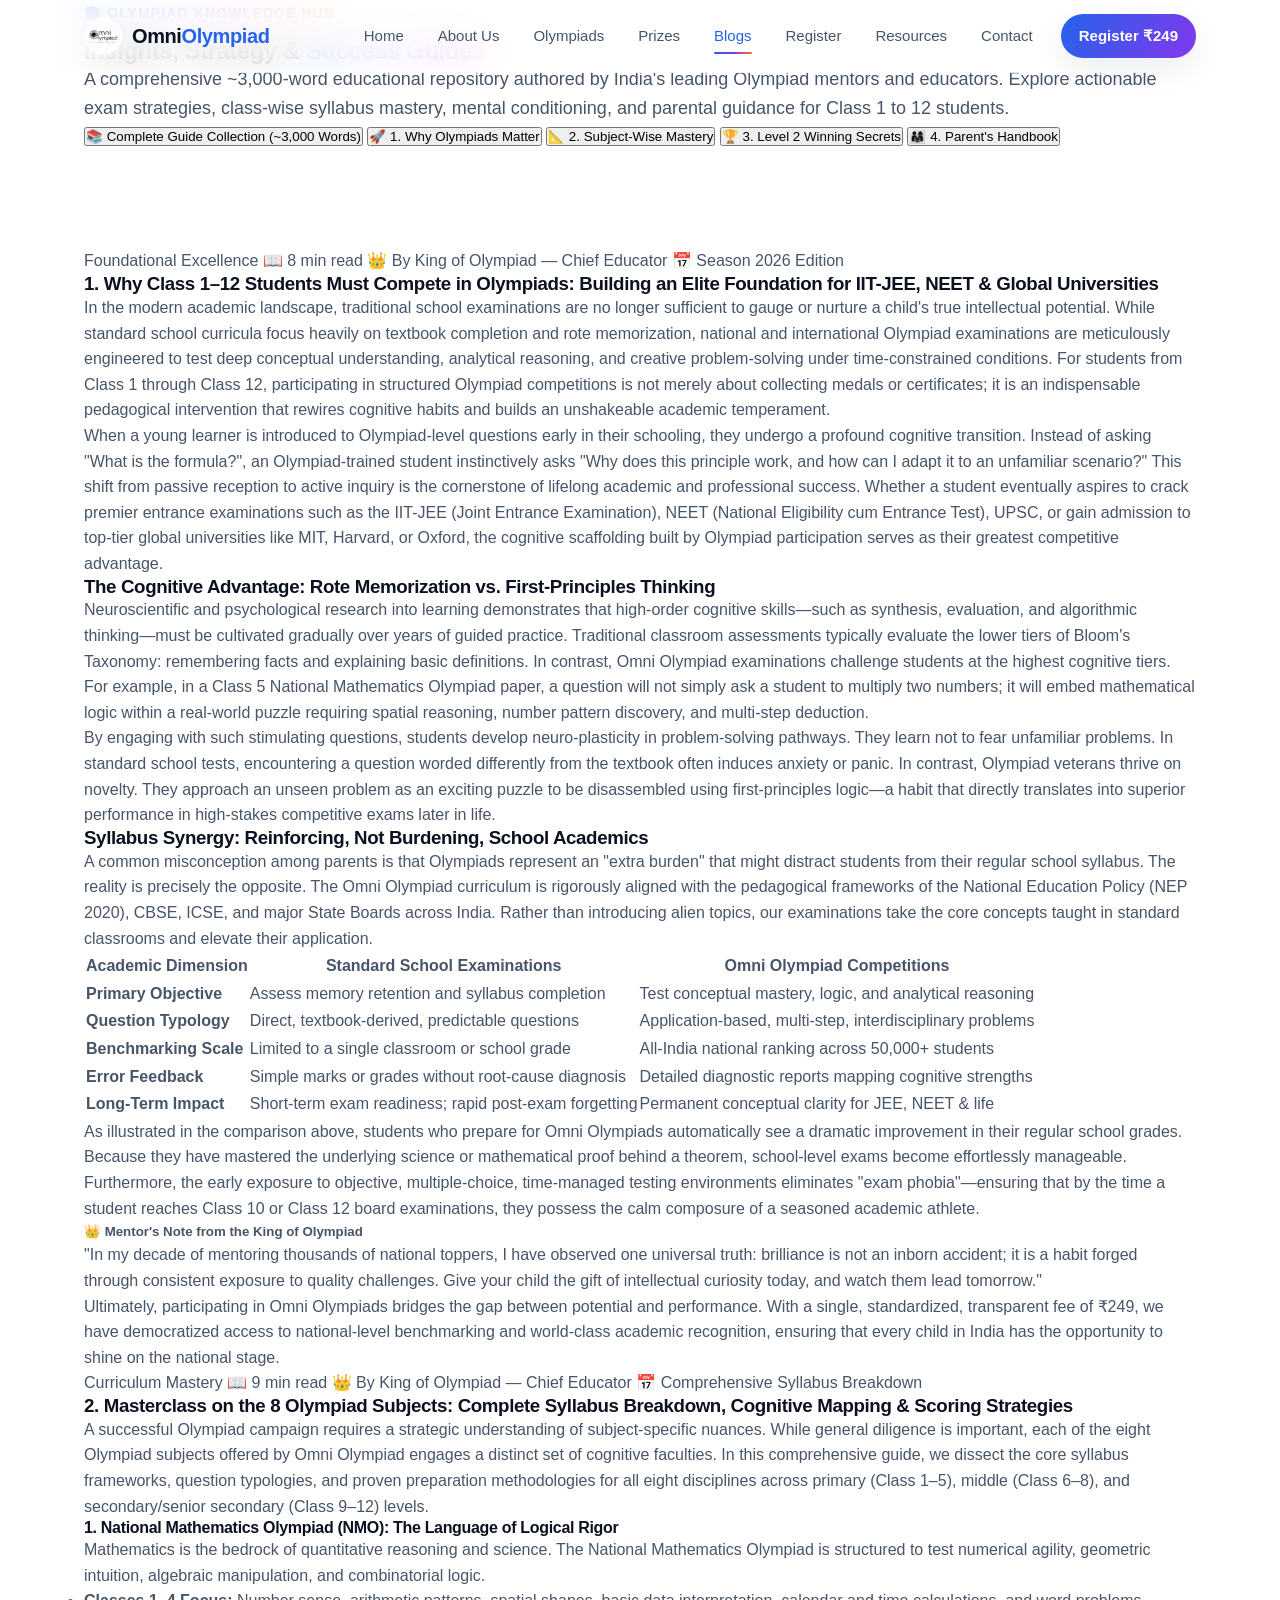
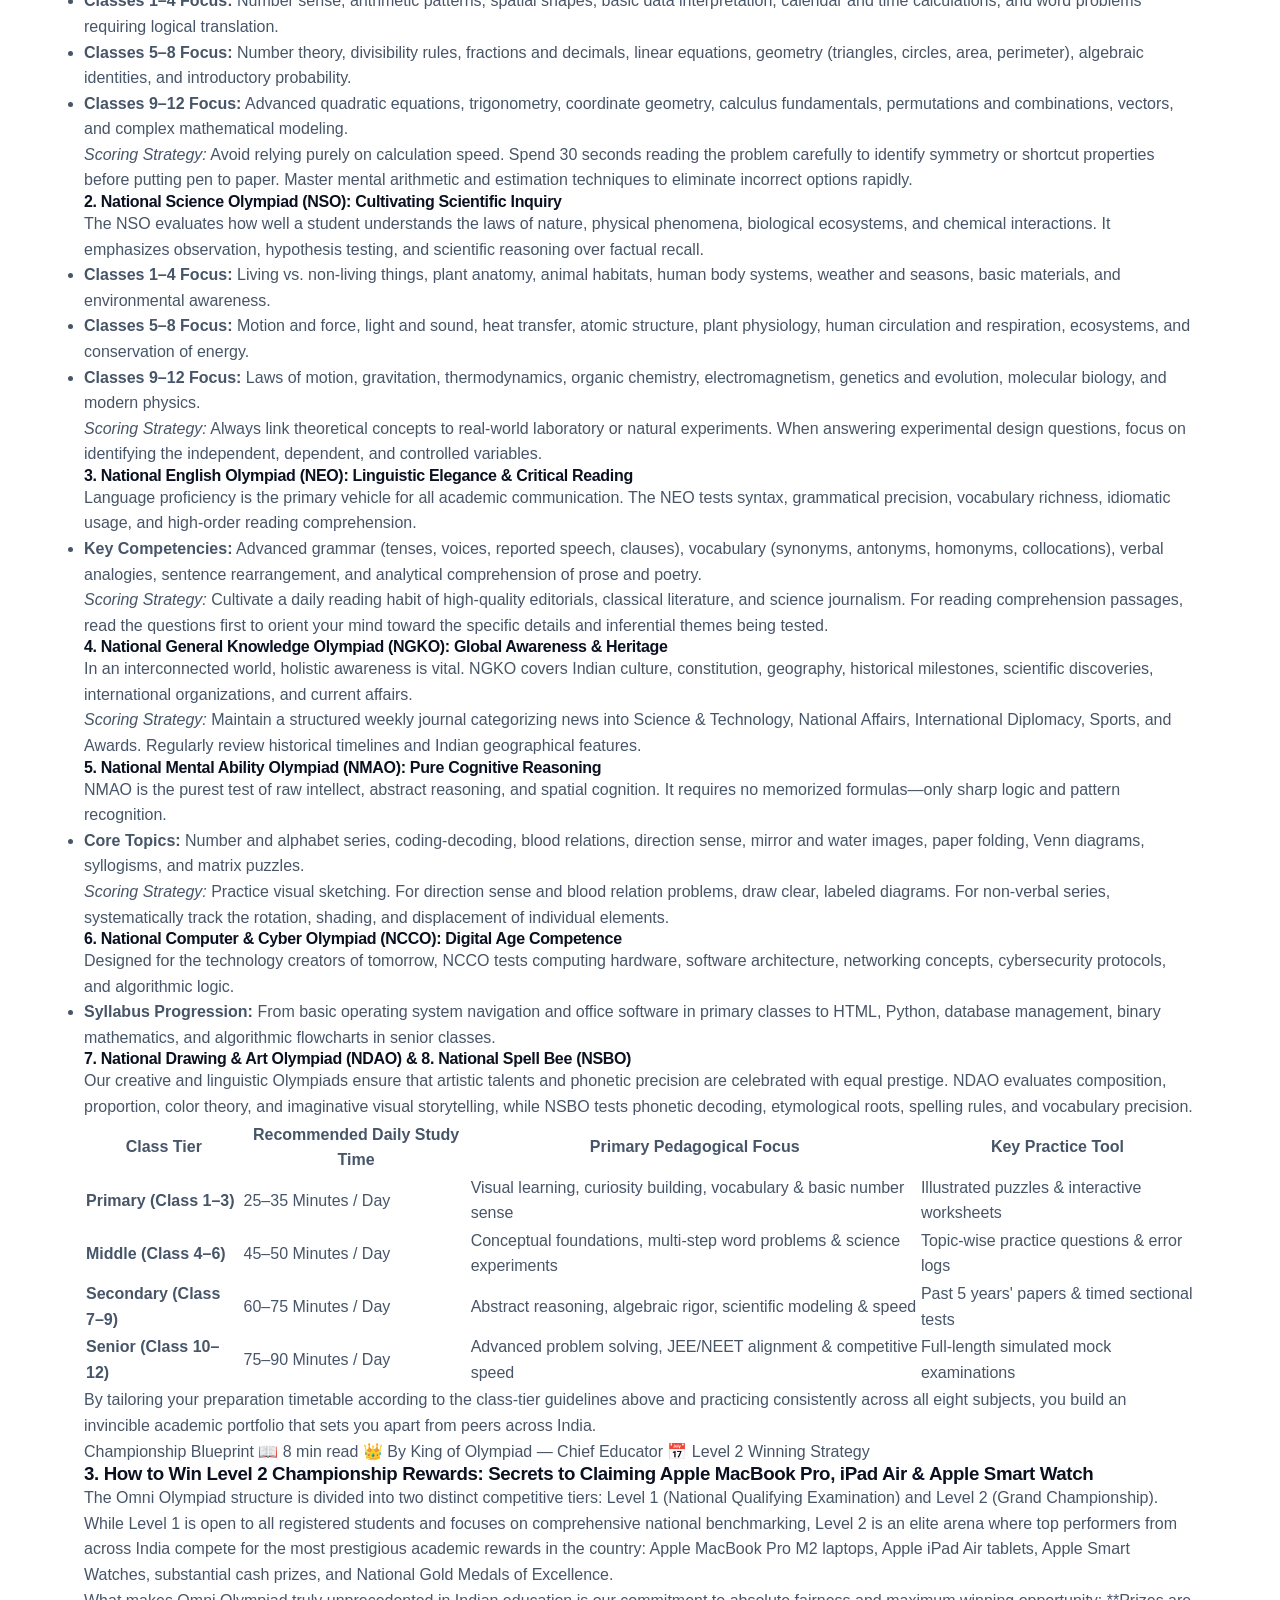
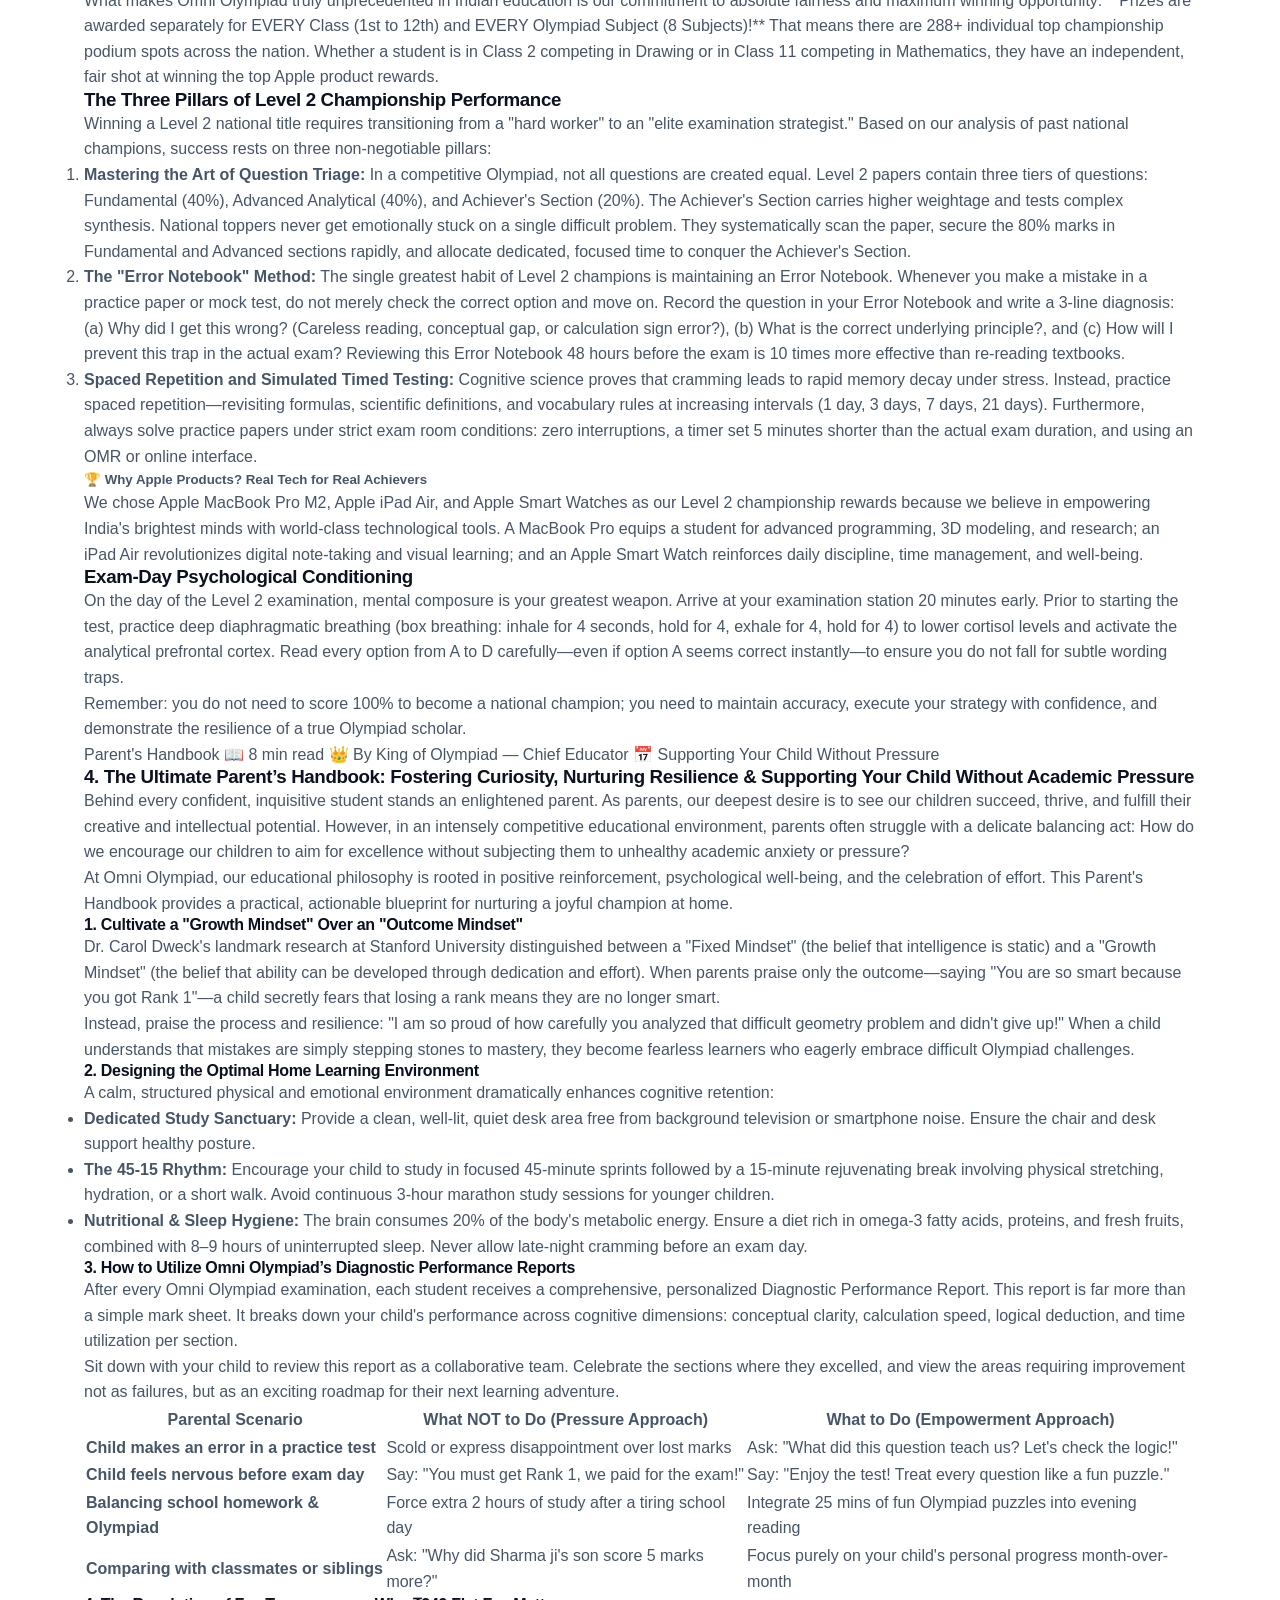
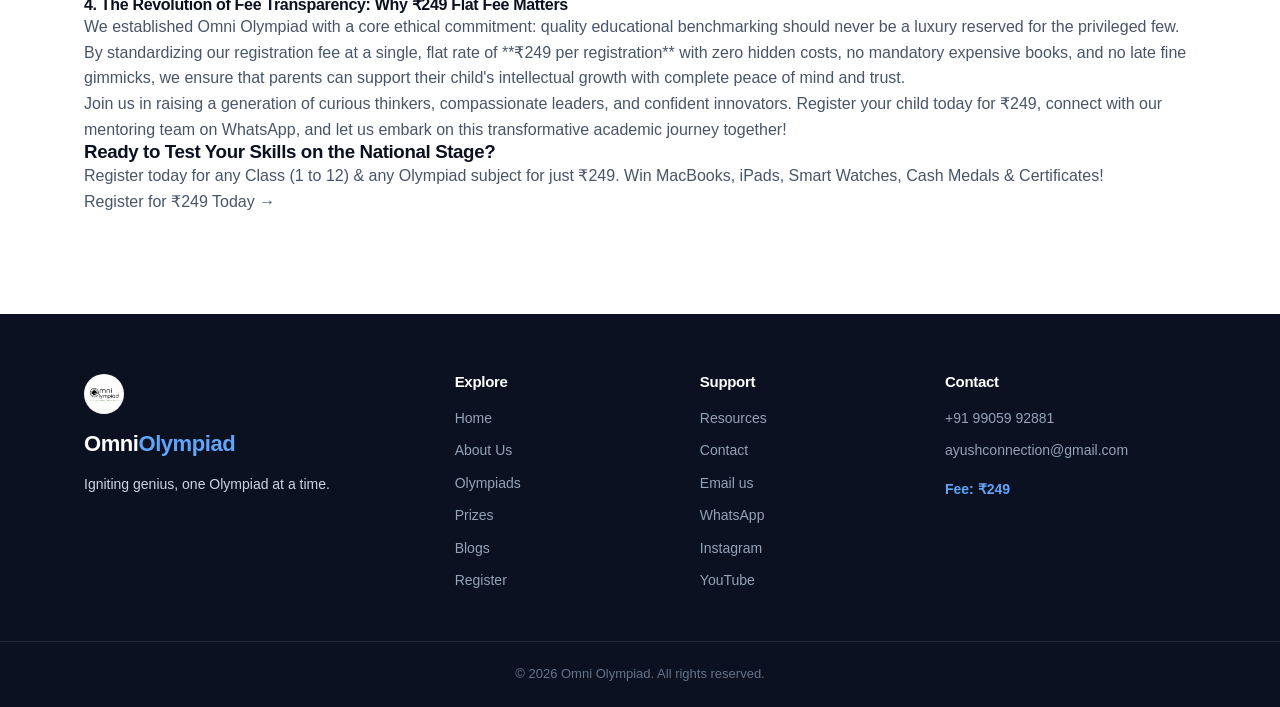
==== blogs.html @ 9a8d94c9 "Add files via upload" ====
<!DOCTYPE html>
<html lang="en">

<head>
  <meta charset="UTF-8" />
  <meta name="viewport" content="width=device-width, initial-scale=1.0" />
  <title>Omni Olympiad — ~3,000-Word Olympiad Knowledge Hub &amp; Success Guides</title>
  <meta name="description"
    content="Comprehensive ~3,000-word educational repository by India's leading Olympiad mentors. Exam strategies, class-wise syllabus breakdown, and parental guidance for Class 1 to 12 students." />
  <link rel="icon" type="image/jpeg" href="assets/logo.jpg" />

  <!-- Fonts -->
  <link rel="preconnect" href="https://fonts.googleapis.com" />
  <link rel="preconnect" href="https://fonts.gstatic.com" crossorigin />
  <link
    href="https://fonts.googleapis.com/css2?family=Inter:wght@400;500;600;700;800&family=Outfit:wght@600;700;800;900&family=Plus+Jakarta+Sans:wght@700;800&display=swap"
    rel="stylesheet" />

  <!-- Main Stylesheet -->
  <link rel="stylesheet" href="css/style.css" />
</head>

<body>
  <!-- ============ NAVBAR ============ -->
  <header class="navbar" id="navbar">
    <div class="container nav-inner">
      <a href="index.html#home" class="brand">
        <img src="assets/logo.jpg" alt="Omni Olympiad Logo" class="brand-logo" />
        <span class="brand-text">Omni<span class="brand-accent">Olympiad</span></span>
      </a>

      <nav class="nav-links" id="navLinks">
        <a href="index.html#home" class="nav-item">Home</a>
        <a href="index.html#about-us" class="nav-item">About Us</a>
        <a href="index.html#olympiads" class="nav-item">Olympiads</a>
        <a href="index.html#prizes" class="nav-item">Prizes</a>
        <a href="blogs.html" class="nav-item active">Blogs</a>
        <a href="index.html#register" class="nav-item">Register</a>
        <a href="index.html#resources" class="nav-item">Resources</a>
        <a href="index.html#contact" class="nav-item">Contact</a>
        <a href="https://wa.me/919905992881?text=Hi%20Omni%20Olympiad!%20I%20want%20to%20register%20for%20the%20Olympiad%20(%E2%82%B9249)."
          target="_blank" rel="noopener" class="nav-cta">Register ₹249</a>
      </nav>

      <button class="hamburger" id="hamburger" aria-label="Menu" aria-expanded="false">
        <span></span><span></span><span></span>
      </button>
    </div>
  </header>

  <!-- ============ HERO BANNER ============ -->
  <section class="blog-page-hero">
    <div class="container">
      <span class="eyebrow">📚 Olympiad Knowledge Hub</span>
      <h1>Insights, Strategy &amp; <span class="gradient-text">Success Guides</span></h1>
      <p class="section-lead">
        A comprehensive ~3,000-word educational repository authored by India's leading Olympiad mentors and educators.
        Explore actionable exam strategies, class-wise syllabus mastery, mental conditioning, and parental guidance for Class 1 to 12 students.
      </p>

      <div class="blog-nav-bar">
        <button class="blog-nav-btn active" data-target="all">📚 Complete Guide Collection (~3,000 Words)</button>
        <button class="blog-nav-btn" data-target="art-1">🚀 1. Why Olympiads Matter</button>
        <button class="blog-nav-btn" data-target="art-2">📐 2. Subject-Wise Mastery</button>
        <button class="blog-nav-btn" data-target="art-3">🏆 3. Level 2 Winning Secrets</button>
        <button class="blog-nav-btn" data-target="art-4">👨‍👩‍👧 4. Parent's Handbook</button>
      </div>
    </div>
  </section>

  <!-- ============ MAIN BLOG ARTICLES (~3,000 WORDS) ============ -->
  <section class="section section-blogs" style="border-top:none;">
    <div class="container">
      <div class="blog-articles-wrap" id="blogArticlesWrap">
        <!-- ==================== ARTICLE 1 ==================== -->
        <article class="blog-article-card" id="art-1">
          <div class="blog-meta-row">
            <span class="blog-badge">Foundational Excellence</span>
            <span>📖 8 min read</span>
            <span class="blog-author">👑 By King of Olympiad — Chief Educator</span>
            <span>📅 Season 2026 Edition</span>
          </div>
          <h3 class="blog-title">1. Why Class 1–12 Students Must Compete in Olympiads: Building an Elite Foundation for IIT-JEE, NEET &amp; Global Universities</h3>
          <div class="blog-content">
            <p>
              In the modern academic landscape, traditional school examinations are no longer sufficient to gauge or nurture a child's true intellectual potential. While standard school curricula focus heavily on textbook completion and rote memorization, national and international Olympiad examinations are meticulously engineered to test deep conceptual understanding, analytical reasoning, and creative problem-solving under time-constrained conditions. For students from Class 1 through Class 12, participating in structured Olympiad competitions is not merely about collecting medals or certificates; it is an indispensable pedagogical intervention that rewires cognitive habits and builds an unshakeable academic temperament.
            </p>
            <p>
              When a young learner is introduced to Olympiad-level questions early in their schooling, they undergo a profound cognitive transition. Instead of asking "What is the formula?", an Olympiad-trained student instinctively asks "Why does this principle work, and how can I adapt it to an unfamiliar scenario?" This shift from passive reception to active inquiry is the cornerstone of lifelong academic and professional success. Whether a student eventually aspires to crack premier entrance examinations such as the IIT-JEE (Joint Entrance Examination), NEET (National Eligibility cum Entrance Test), UPSC, or gain admission to top-tier global universities like MIT, Harvard, or Oxford, the cognitive scaffolding built by Olympiad participation serves as their greatest competitive advantage.
            </p>
            <h3>The Cognitive Advantage: Rote Memorization vs. First-Principles Thinking</h3>
            <p>
              Neuroscientific and psychological research into learning demonstrates that high-order cognitive skills—such as synthesis, evaluation, and algorithmic thinking—must be cultivated gradually over years of guided practice. Traditional classroom assessments typically evaluate the lower tiers of Bloom's Taxonomy: remembering facts and explaining basic definitions. In contrast, Omni Olympiad examinations challenge students at the highest cognitive tiers. For example, in a Class 5 National Mathematics Olympiad paper, a question will not simply ask a student to multiply two numbers; it will embed mathematical logic within a real-world puzzle requiring spatial reasoning, number pattern discovery, and multi-step deduction.
            </p>
            <p>
              By engaging with such stimulating questions, students develop neuro-plasticity in problem-solving pathways. They learn not to fear unfamiliar problems. In standard school tests, encountering a question worded differently from the textbook often induces anxiety or panic. In contrast, Olympiad veterans thrive on novelty. They approach an unseen problem as an exciting puzzle to be disassembled using first-principles logic—a habit that directly translates into superior performance in high-stakes competitive exams later in life.
            </p>
            <h3>Syllabus Synergy: Reinforcing, Not Burdening, School Academics</h3>
            <p>
              A common misconception among parents is that Olympiads represent an "extra burden" that might distract students from their regular school syllabus. The reality is precisely the opposite. The Omni Olympiad curriculum is rigorously aligned with the pedagogical frameworks of the National Education Policy (NEP 2020), CBSE, ICSE, and major State Boards across India. Rather than introducing alien topics, our examinations take the core concepts taught in standard classrooms and elevate their application.
            </p>
            <div class="blog-table-wrap">
              <table class="blog-table">
                <thead>
                  <tr>
                    <th>Academic Dimension</th>
                    <th>Standard School Examinations</th>
                    <th>Omni Olympiad Competitions</th>
                  </tr>
                </thead>
                <tbody>
                  <tr>
                    <td><strong>Primary Objective</strong></td>
                    <td>Assess memory retention and syllabus completion</td>
                    <td>Test conceptual mastery, logic, and analytical reasoning</td>
                  </tr>
                  <tr>
                    <td><strong>Question Typology</strong></td>
                    <td>Direct, textbook-derived, predictable questions</td>
                    <td>Application-based, multi-step, interdisciplinary problems</td>
                  </tr>
                  <tr>
                    <td><strong>Benchmarking Scale</strong></td>
                    <td>Limited to a single classroom or school grade</td>
                    <td>All-India national ranking across 50,000+ students</td>
                  </tr>
                  <tr>
                    <td><strong>Error Feedback</strong></td>
                    <td>Simple marks or grades without root-cause diagnosis</td>
                    <td>Detailed diagnostic reports mapping cognitive strengths</td>
                  </tr>
                  <tr>
                    <td><strong>Long-Term Impact</strong></td>
                    <td>Short-term exam readiness; rapid post-exam forgetting</td>
                    <td>Permanent conceptual clarity for JEE, NEET &amp; life</td>
                  </tr>
                </tbody>
              </table>
            </div>
            <p>
              As illustrated in the comparison above, students who prepare for Omni Olympiads automatically see a dramatic improvement in their regular school grades. Because they have mastered the underlying science or mathematical proof behind a theorem, school-level exams become effortlessly manageable. Furthermore, the early exposure to objective, multiple-choice, time-managed testing environments eliminates "exam phobia"—ensuring that by the time a student reaches Class 10 or Class 12 board examinations, they possess the calm composure of a seasoned academic athlete.
            </p>
            <div class="blog-tip-box">
              <h5>👑 Mentor's Note from the King of Olympiad</h5>
              <p>
                "In my decade of mentoring thousands of national toppers, I have observed one universal truth: brilliance is not an inborn accident; it is a habit forged through consistent exposure to quality challenges. Give your child the gift of intellectual curiosity today, and watch them lead tomorrow."
              </p>
            </div>
            <p>
              Ultimately, participating in Omni Olympiads bridges the gap between potential and performance. With a single, standardized, transparent fee of ₹249, we have democratized access to national-level benchmarking and world-class academic recognition, ensuring that every child in India has the opportunity to shine on the national stage.
            </p>
          </div>
        </article>

        <!-- ==================== ARTICLE 2 ==================== -->
        <article class="blog-article-card" id="art-2">
          <div class="blog-meta-row">
            <span class="blog-badge">Curriculum Mastery</span>
            <span>📖 9 min read</span>
            <span class="blog-author">👑 By King of Olympiad — Chief Educator</span>
            <span>📅 Comprehensive Syllabus Breakdown</span>
          </div>
          <h3 class="blog-title">2. Masterclass on the 8 Olympiad Subjects: Complete Syllabus Breakdown, Cognitive Mapping &amp; Scoring Strategies</h3>
          <div class="blog-content">
            <p>
              A successful Olympiad campaign requires a strategic understanding of subject-specific nuances. While general diligence is important, each of the eight Olympiad subjects offered by Omni Olympiad engages a distinct set of cognitive faculties. In this comprehensive guide, we dissect the core syllabus frameworks, question typologies, and proven preparation methodologies for all eight disciplines across primary (Class 1–5), middle (Class 6–8), and secondary/senior secondary (Class 9–12) levels.
            </p>

            <h4>1. National Mathematics Olympiad (NMO): The Language of Logical Rigor</h4>
            <p>
              Mathematics is the bedrock of quantitative reasoning and science. The National Mathematics Olympiad is structured to test numerical agility, geometric intuition, algebraic manipulation, and combinatorial logic.
            </p>
            <ul>
              <li><strong>Classes 1–4 Focus:</strong> Number sense, arithmetic patterns, spatial shapes, basic data interpretation, calendar and time calculations, and word problems requiring logical translation.</li>
              <li><strong>Classes 5–8 Focus:</strong> Number theory, divisibility rules, fractions and decimals, linear equations, geometry (triangles, circles, area, perimeter), algebraic identities, and introductory probability.</li>
              <li><strong>Classes 9–12 Focus:</strong> Advanced quadratic equations, trigonometry, coordinate geometry, calculus fundamentals, permutations and combinations, vectors, and complex mathematical modeling.</li>
            </ul>
            <p>
              <em>Scoring Strategy:</em> Avoid relying purely on calculation speed. Spend 30 seconds reading the problem carefully to identify symmetry or shortcut properties before putting pen to paper. Master mental arithmetic and estimation techniques to eliminate incorrect options rapidly.
            </p>

            <h4>2. National Science Olympiad (NSO): Cultivating Scientific Inquiry</h4>
            <p>
              The NSO evaluates how well a student understands the laws of nature, physical phenomena, biological ecosystems, and chemical interactions. It emphasizes observation, hypothesis testing, and scientific reasoning over factual recall.
            </p>
            <ul>
              <li><strong>Classes 1–4 Focus:</strong> Living vs. non-living things, plant anatomy, animal habitats, human body systems, weather and seasons, basic materials, and environmental awareness.</li>
              <li><strong>Classes 5–8 Focus:</strong> Motion and force, light and sound, heat transfer, atomic structure, plant physiology, human circulation and respiration, ecosystems, and conservation of energy.</li>
              <li><strong>Classes 9–12 Focus:</strong> Laws of motion, gravitation, thermodynamics, organic chemistry, electromagnetism, genetics and evolution, molecular biology, and modern physics.</li>
            </ul>
            <p>
              <em>Scoring Strategy:</em> Always link theoretical concepts to real-world laboratory or natural experiments. When answering experimental design questions, focus on identifying the independent, dependent, and controlled variables.
            </p>

            <h4>3. National English Olympiad (NEO): Linguistic Elegance &amp; Critical Reading</h4>
            <p>
              Language proficiency is the primary vehicle for all academic communication. The NEO tests syntax, grammatical precision, vocabulary richness, idiomatic usage, and high-order reading comprehension.
            </p>
            <ul>
              <li><strong>Key Competencies:</strong> Advanced grammar (tenses, voices, reported speech, clauses), vocabulary (synonyms, antonyms, homonyms, collocations), verbal analogies, sentence rearrangement, and analytical comprehension of prose and poetry.</li>
            </ul>
            <p>
              <em>Scoring Strategy:</em> Cultivate a daily reading habit of high-quality editorials, classical literature, and science journalism. For reading comprehension passages, read the questions first to orient your mind toward the specific details and inferential themes being tested.
            </p>

            <h4>4. National General Knowledge Olympiad (NGKO): Global Awareness &amp; Heritage</h4>
            <p>
              In an interconnected world, holistic awareness is vital. NGKO covers Indian culture, constitution, geography, historical milestones, scientific discoveries, international organizations, and current affairs.
            </p>
            <p>
              <em>Scoring Strategy:</em> Maintain a structured weekly journal categorizing news into Science &amp; Technology, National Affairs, International Diplomacy, Sports, and Awards. Regularly review historical timelines and Indian geographical features.
            </p>

            <h4>5. National Mental Ability Olympiad (NMAO): Pure Cognitive Reasoning</h4>
            <p>
              NMAO is the purest test of raw intellect, abstract reasoning, and spatial cognition. It requires no memorized formulas—only sharp logic and pattern recognition.
            </p>
            <ul>
              <li><strong>Core Topics:</strong> Number and alphabet series, coding-decoding, blood relations, direction sense, mirror and water images, paper folding, Venn diagrams, syllogisms, and matrix puzzles.</li>
            </ul>
            <p>
              <em>Scoring Strategy:</em> Practice visual sketching. For direction sense and blood relation problems, draw clear, labeled diagrams. For non-verbal series, systematically track the rotation, shading, and displacement of individual elements.
            </p>

            <h4>6. National Computer &amp; Cyber Olympiad (NCCO): Digital Age Competence</h4>
            <p>
              Designed for the technology creators of tomorrow, NCCO tests computing hardware, software architecture, networking concepts, cybersecurity protocols, and algorithmic logic.
            </p>
            <ul>
              <li><strong>Syllabus Progression:</strong> From basic operating system navigation and office software in primary classes to HTML, Python, database management, binary mathematics, and algorithmic flowcharts in senior classes.</li>
            </ul>

            <h4>7. National Drawing &amp; Art Olympiad (NDAO) &amp; 8. National Spell Bee (NSBO)</h4>
            <p>
              Our creative and linguistic Olympiads ensure that artistic talents and phonetic precision are celebrated with equal prestige. NDAO evaluates composition, proportion, color theory, and imaginative visual storytelling, while NSBO tests phonetic decoding, etymological roots, spelling rules, and vocabulary precision.
            </p>

            <div class="blog-table-wrap">
              <table class="blog-table">
                <thead>
                  <tr>
                    <th>Class Tier</th>
                    <th>Recommended Daily Study Time</th>
                    <th>Primary Pedagogical Focus</th>
                    <th>Key Practice Tool</th>
                  </tr>
                </thead>
                <tbody>
                  <tr>
                    <td><strong>Primary (Class 1–3)</strong></td>
                    <td>25–35 Minutes / Day</td>
                    <td>Visual learning, curiosity building, vocabulary &amp; basic number sense</td>
                    <td>Illustrated puzzles &amp; interactive worksheets</td>
                  </tr>
                  <tr>
                    <td><strong>Middle (Class 4–6)</strong></td>
                    <td>45–50 Minutes / Day</td>
                    <td>Conceptual foundations, multi-step word problems &amp; science experiments</td>
                    <td>Topic-wise practice questions &amp; error logs</td>
                  </tr>
                  <tr>
                    <td><strong>Secondary (Class 7–9)</strong></td>
                    <td>60–75 Minutes / Day</td>
                    <td>Abstract reasoning, algebraic rigor, scientific modeling &amp; speed</td>
                    <td>Past 5 years' papers &amp; timed sectional tests</td>
                  </tr>
                  <tr>
                    <td><strong>Senior (Class 10–12)</strong></td>
                    <td>75–90 Minutes / Day</td>
                    <td>Advanced problem solving, JEE/NEET alignment &amp; competitive speed</td>
                    <td>Full-length simulated mock examinations</td>
                  </tr>
                </tbody>
              </table>
            </div>
            <p>
              By tailoring your preparation timetable according to the class-tier guidelines above and practicing consistently across all eight subjects, you build an invincible academic portfolio that sets you apart from peers across India.
            </p>
          </div>
        </article>

        <!-- ==================== ARTICLE 3 ==================== -->
        <article class="blog-article-card" id="art-3">
          <div class="blog-meta-row">
            <span class="blog-badge">Championship Blueprint</span>
            <span>📖 8 min read</span>
            <span class="blog-author">👑 By King of Olympiad — Chief Educator</span>
            <span>📅 Level 2 Winning Strategy</span>
          </div>
          <h3 class="blog-title">3. How to Win Level 2 Championship Rewards: Secrets to Claiming Apple MacBook Pro, iPad Air &amp; Apple Smart Watch</h3>
          <div class="blog-content">
            <p>
              The Omni Olympiad structure is divided into two distinct competitive tiers: Level 1 (National Qualifying Examination) and Level 2 (Grand Championship). While Level 1 is open to all registered students and focuses on comprehensive national benchmarking, Level 2 is an elite arena where top performers from across India compete for the most prestigious academic rewards in the country: Apple MacBook Pro M2 laptops, Apple iPad Air tablets, Apple Smart Watches, substantial cash prizes, and National Gold Medals of Excellence.
            </p>
            <p>
              What makes Omni Olympiad truly unprecedented in Indian education is our commitment to absolute fairness and maximum winning opportunity: **Prizes are awarded separately for EVERY Class (1st to 12th) and EVERY Olympiad Subject (8 Subjects)!** That means there are 288+ individual top championship podium spots across the nation. Whether a student is in Class 2 competing in Drawing or in Class 11 competing in Mathematics, they have an independent, fair shot at winning the top Apple product rewards.
            </p>

            <h3>The Three Pillars of Level 2 Championship Performance</h3>
            <p>
              Winning a Level 2 national title requires transitioning from a "hard worker" to an "elite examination strategist." Based on our analysis of past national champions, success rests on three non-negotiable pillars:
            </p>
            <ol>
              <li>
                <strong>Mastering the Art of Question Triage:</strong> In a competitive Olympiad, not all questions are created equal. Level 2 papers contain three tiers of questions: Fundamental (40%), Advanced Analytical (40%), and Achiever's Section (20%). The Achiever's Section carries higher weightage and tests complex synthesis. National toppers never get emotionally stuck on a single difficult problem. They systematically scan the paper, secure the 80% marks in Fundamental and Advanced sections rapidly, and allocate dedicated, focused time to conquer the Achiever's Section.
              </li>
              <li>
                <strong>The "Error Notebook" Method:</strong> The single greatest habit of Level 2 champions is maintaining an Error Notebook. Whenever you make a mistake in a practice paper or mock test, do not merely check the correct option and move on. Record the question in your Error Notebook and write a 3-line diagnosis: (a) Why did I get this wrong? (Careless reading, conceptual gap, or calculation sign error?), (b) What is the correct underlying principle?, and (c) How will I prevent this trap in the actual exam? Reviewing this Error Notebook 48 hours before the exam is 10 times more effective than re-reading textbooks.
              </li>
              <li>
                <strong>Spaced Repetition and Simulated Timed Testing:</strong> Cognitive science proves that cramming leads to rapid memory decay under stress. Instead, practice spaced repetition—revisiting formulas, scientific definitions, and vocabulary rules at increasing intervals (1 day, 3 days, 7 days, 21 days). Furthermore, always solve practice papers under strict exam room conditions: zero interruptions, a timer set 5 minutes shorter than the actual exam duration, and using an OMR or online interface.
              </li>
            </ol>

            <div class="blog-tip-box">
              <h5>🏆 Why Apple Products? Real Tech for Real Achievers</h5>
              <p>
                We chose Apple MacBook Pro M2, Apple iPad Air, and Apple Smart Watches as our Level 2 championship rewards because we believe in empowering India's brightest minds with world-class technological tools. A MacBook Pro equips a student for advanced programming, 3D modeling, and research; an iPad Air revolutionizes digital note-taking and visual learning; and an Apple Smart Watch reinforces daily discipline, time management, and well-being.
              </p>
            </div>

            <h3>Exam-Day Psychological Conditioning</h3>
            <p>
              On the day of the Level 2 examination, mental composure is your greatest weapon. Arrive at your examination station 20 minutes early. Prior to starting the test, practice deep diaphragmatic breathing (box breathing: inhale for 4 seconds, hold for 4, exhale for 4, hold for 4) to lower cortisol levels and activate the analytical prefrontal cortex. Read every option from A to D carefully—even if option A seems correct instantly—to ensure you do not fall for subtle wording traps.
            </p>
            <p>
              Remember: you do not need to score 100% to become a national champion; you need to maintain accuracy, execute your strategy with confidence, and demonstrate the resilience of a true Olympiad scholar.
            </p>
          </div>
        </article>

        <!-- ==================== ARTICLE 4 ==================== -->
        <article class="blog-article-card" id="art-4">
          <div class="blog-meta-row">
            <span class="blog-badge">Parent's Handbook</span>
            <span>📖 8 min read</span>
            <span class="blog-author">👑 By King of Olympiad — Chief Educator</span>
            <span>📅 Supporting Your Child Without Pressure</span>
          </div>
          <h3 class="blog-title">4. The Ultimate Parent’s Handbook: Fostering Curiosity, Nurturing Resilience &amp; Supporting Your Child Without Academic Pressure</h3>
          <div class="blog-content">
            <p>
              Behind every confident, inquisitive student stands an enlightened parent. As parents, our deepest desire is to see our children succeed, thrive, and fulfill their creative and intellectual potential. However, in an intensely competitive educational environment, parents often struggle with a delicate balancing act: How do we encourage our children to aim for excellence without subjecting them to unhealthy academic anxiety or pressure?
            </p>
            <p>
              At Omni Olympiad, our educational philosophy is rooted in positive reinforcement, psychological well-being, and the celebration of effort. This Parent's Handbook provides a practical, actionable blueprint for nurturing a joyful champion at home.
            </p>

            <h4>1. Cultivate a "Growth Mindset" Over an "Outcome Mindset"</h4>
            <p>
              Dr. Carol Dweck's landmark research at Stanford University distinguished between a "Fixed Mindset" (the belief that intelligence is static) and a "Growth Mindset" (the belief that ability can be developed through dedication and effort). When parents praise only the outcome—saying "You are so smart because you got Rank 1"—a child secretly fears that losing a rank means they are no longer smart.
            </p>
            <p>
              Instead, praise the process and resilience: "I am so proud of how carefully you analyzed that difficult geometry problem and didn't give up!" When a child understands that mistakes are simply stepping stones to mastery, they become fearless learners who eagerly embrace difficult Olympiad challenges.
            </p>

            <h4>2. Designing the Optimal Home Learning Environment</h4>
            <p>
              A calm, structured physical and emotional environment dramatically enhances cognitive retention:
            </p>
            <ul>
              <li><strong>Dedicated Study Sanctuary:</strong> Provide a clean, well-lit, quiet desk area free from background television or smartphone noise. Ensure the chair and desk support healthy posture.</li>
              <li><strong>The 45-15 Rhythm:</strong> Encourage your child to study in focused 45-minute sprints followed by a 15-minute rejuvenating break involving physical stretching, hydration, or a short walk. Avoid continuous 3-hour marathon study sessions for younger children.</li>
              <li><strong>Nutritional &amp; Sleep Hygiene:</strong> The brain consumes 20% of the body's metabolic energy. Ensure a diet rich in omega-3 fatty acids, proteins, and fresh fruits, combined with 8–9 hours of uninterrupted sleep. Never allow late-night cramming before an exam day.</li>
            </ul>

            <h4>3. How to Utilize Omni Olympiad’s Diagnostic Performance Reports</h4>
            <p>
              After every Omni Olympiad examination, each student receives a comprehensive, personalized Diagnostic Performance Report. This report is far more than a simple mark sheet. It breaks down your child's performance across cognitive dimensions: conceptual clarity, calculation speed, logical deduction, and time utilization per section.
            </p>
            <p>
              Sit down with your child to review this report as a collaborative team. Celebrate the sections where they excelled, and view the areas requiring improvement not as failures, but as an exciting roadmap for their next learning adventure.
            </p>

            <div class="blog-table-wrap">
              <table class="blog-table">
                <thead>
                  <tr>
                    <th>Parental Scenario</th>
                    <th>What NOT to Do (Pressure Approach)</th>
                    <th>What to Do (Empowerment Approach)</th>
                  </tr>
                </thead>
                <tbody>
                  <tr>
                    <td><strong>Child makes an error in a practice test</strong></td>
                    <td>Scold or express disappointment over lost marks</td>
                    <td>Ask: "What did this question teach us? Let's check the logic!"</td>
                  </tr>
                  <tr>
                    <td><strong>Child feels nervous before exam day</strong></td>
                    <td>Say: "You must get Rank 1, we paid for the exam!"</td>
                    <td>Say: "Enjoy the test! Treat every question like a fun puzzle."</td>
                  </tr>
                  <tr>
                    <td><strong>Balancing school homework &amp; Olympiad</strong></td>
                    <td>Force extra 2 hours of study after a tiring school day</td>
                    <td>Integrate 25 mins of fun Olympiad puzzles into evening reading</td>
                  </tr>
                  <tr>
                    <td><strong>Comparing with classmates or siblings</strong></td>
                    <td>Ask: "Why did Sharma ji's son score 5 marks more?"</td>
                    <td>Focus purely on your child's personal progress month-over-month</td>
                  </tr>
                </tbody>
              </table>
            </div>

            <h4>4. The Revolution of Fee Transparency: Why ₹249 Flat Fee Matters</h4>
            <p>
              We established Omni Olympiad with a core ethical commitment: quality educational benchmarking should never be a luxury reserved for the privileged few. By standardizing our registration fee at a single, flat rate of **₹249 per registration** with zero hidden costs, no mandatory expensive books, and no late fine gimmicks, we ensure that parents can support their child's intellectual growth with complete peace of mind and trust.
            </p>
            <p>
              Join us in raising a generation of curious thinkers, compassionate leaders, and confident innovators. Register your child today for ₹249, connect with our mentoring team on WhatsApp, and let us embark on this transformative academic journey together!
            </p>
          </div>
        </article>

        <!-- CTA Box -->
        <div class="blog-cta-box">
          <h3>Ready to Test Your Skills on the National Stage?</h3>
          <p>Register today for any Class (1 to 12) &amp; any Olympiad subject for just ₹249. Win MacBooks, iPads, Smart Watches, Cash Medals &amp; Certificates!</p>
          <a href="index.html#register" class="btn-white">Register for ₹249 Today →</a>
        </div>
      </div>
    </div>
  </section>

  <!-- ============ FOOTER ============ -->
  <footer class="footer">
    <div class="container footer-inner">
      <div class="footer-brand">
        <img src="assets/logo.jpg" alt="Omni Olympiad" class="footer-logo" />
        <span class="brand-text">Omni<span class="brand-accent">Olympiad</span></span>
        <p>Igniting genius, one Olympiad at a time.</p>
      </div>
      <div class="footer-col">
        <h4>Explore</h4>
        <a href="index.html#home">Home</a><a href="index.html#about-us">About Us</a>
        <a href="index.html#olympiads">Olympiads</a><a href="index.html#prizes">Prizes</a>
        <a href="blogs.html">Blogs</a><a href="index.html#register">Register</a>
      </div>
      <div class="footer-col">
        <h4>Support</h4>
        <a href="index.html#resources">Resources</a><a href="index.html#contact">Contact</a>
        <a href="mailto:ayushconnection@gmail.com">Email us</a>
        <a href="https://wa.me/919905992881?text=Hi%20Omni%20Olympiad!%20I%20want%20to%20register." target="_blank"
          rel="noopener">WhatsApp</a>
        <a href="https://www.instagram.com/omniolympiad?igsh=bmRhMXpkcGR3bXU5" target="_blank" rel="noopener">Instagram</a>
        <a href="https://youtube.com/@omniolympiad?si=1il4mmzqBZZZl0Ib" target="_blank" rel="noopener">YouTube</a>
      </div>
      <div class="footer-col">
        <h4>Contact</h4>
        <a href="https://wa.me/919905992881?text=Hi%20Omni%20Olympiad!%20I%20want%20to%20register." target="_blank"
          rel="noopener">+91 99059 92881</a>
        <a href="mailto:ayushconnection@gmail.com">ayushconnection@gmail.com</a>
        <span class="footer-fee">Fee: ₹249</span>
      </div>
    </div>
    <div class="footer-bottom">
      <p>© <span id="year"></span> Omni Olympiad. All rights reserved.</p>
    </div>
  </footer>

  <!-- Simple script for mobile menu & interactive category switching -->
  <script>
    document.addEventListener('DOMContentLoaded', () => {
      const yearEl = document.getElementById('year');
      if (yearEl) yearEl.textContent = new Date().getFullYear();

      const burger = document.getElementById('hamburger');
      const navLinks = document.getElementById('navLinks');
      if (burger && navLinks) {
        burger.addEventListener('click', () => {
          const open = navLinks.classList.toggle('open');
          burger.classList.toggle('open', open);
          burger.setAttribute('aria-expanded', open);
        });
      }

      const buttons = document.querySelectorAll('.blog-nav-btn');
      const articles = document.querySelectorAll('.blog-article-card');

      buttons.forEach(btn => {
        btn.addEventListener('click', () => {
          buttons.forEach(b => b.classList.remove('active'));
          btn.classList.add('active');
          const target = btn.getAttribute('data-target');

          articles.forEach(art => {
            if (target === 'all' || art.id === target) {
              art.style.display = 'block';
            } else {
              art.style.display = 'none';
            }
          });
        });
      });
    });
  </script>
</body>

</html>
---- css/style.css ----
/* ============================================================
   OMNI OLYMPIARD — style.css
   Apple SF font · white bg · smooth animations · responsive
   ============================================================ */

:root {
  --blue: #2563EB;
  --violet: #7C3AED;
  --orange: #F97316;
  --ink: #0B1120;
  --body: #475569;
  --muted: #94A3B8;
  --line: #E7EBF0;
  --bg: #FFFFFF;
  --bg-soft: #F7F9FC;
  --grad: linear-gradient(120deg, #2563EB 0%, #7C3AED 50%, #F97316 100%);
  --grad-soft: linear-gradient(120deg, #EFF4FF 0%, #F5EEFF 50%, #FFF3EA 100%);
  --shadow-sm: 0 2px 8px rgba(15, 23, 42, .06);
  --shadow-md: 0 10px 30px rgba(15, 23, 42, .08);
  --shadow-lg: 0 24px 60px rgba(37, 99, 235, .14);
  --radius: 20px;
  --radius-sm: 12px;
  --font: -apple-system, BlinkMacSystemFont, "SF Pro Display", "SF Pro Text", "Segoe UI", Roboto, Helvetica, Arial, sans-serif;
  --maxw: 1160px;
}

* {
  margin: 0;
  padding: 0;
  box-sizing: border-box
}

html {
  scroll-behavior: smooth;
  scroll-padding-top: 80px;
  -webkit-text-size-adjust: 100%
}

/* Custom Scrollbar */
::-webkit-scrollbar {
  width: 10px;
}
::-webkit-scrollbar-track {
  background: var(--bg-soft);
}
::-webkit-scrollbar-thumb {
  background: #cbd5e1;
  border-radius: 10px;
}
::-webkit-scrollbar-thumb:hover {
  background: var(--blue);
}

body {
  font-family: var(--font);
  color: var(--body);
  background: var(--bg);
  line-height: 1.6;
  -webkit-font-smoothing: antialiased;
  text-rendering: optimizeLegibility;
  overflow-x: hidden;
}

h1,
h2,
h3,
h4 {
  color: var(--ink);
  line-height: 1.12;
  letter-spacing: -.02em;
  font-weight: 700
}

a {
  text-decoration: none;
  color: inherit
}

img {
  max-width: 100%;
  display: block
}

section {
  position: relative
}

.container {
  width: 100%;
  max-width: var(--maxw);
  margin: 0 auto;
  padding: 0 24px
}

/* gradient text */
.gradient-text {
  background: linear-gradient(120deg, #2563EB, #7C3AED, #F97316, #2563EB);
  background-size: 200% auto;
  -webkit-background-clip: text;
  background-clip: text;
  -webkit-text-fill-color: transparent;
  color: transparent;
  animation: shimmerText 5s linear infinite
}
@keyframes shimmerText {
  to { background-position: 200% center }
}

/* ---------- scroll progress ---------- */
.scroll-progress {
  position: fixed;
  top: 0;
  left: 0;
  height: 3px;
  width: 0;
  background: var(--grad);
  z-index: 1000;
  transition: width .1s linear
}

/* ---------- navbar ---------- */
.navbar {
  position: fixed;
  top: 0;
  left: 0;
  right: 0;
  z-index: 900;
  background: rgba(255, 255, 255, .72);
  backdrop-filter: saturate(180%) blur(18px);
  -webkit-backdrop-filter: saturate(180%) blur(18px);
  border-bottom: 1px solid transparent;
  transition: .35s
}

.navbar.scrolled {
  border-bottom-color: var(--line);
  box-shadow: var(--shadow-sm)
}

.nav-inner {
  max-width: var(--maxw);
  margin: 0 auto;
  padding: 14px 24px;
  display: flex;
  align-items: center;
  justify-content: space-between;
  gap: 16px
}

.brand {
  display: flex;
  align-items: center;
  gap: 10px;
  font-weight: 700;
  font-size: 20px;
  color: var(--ink)
}

.brand-logo {
  width: 38px;
  height: 38px;
  border-radius: 50%;
  object-fit: cover;
  background: #fff
}

.brand-accent {
  color: var(--blue)
}

.brand-text {
  letter-spacing: -.02em
}

.nav-links {
  display: flex;
  align-items: center;
  gap: 6px
}

.nav-item {
  padding: 8px 14px;
  border-radius: 999px;
  font-size: 15px;
  font-weight: 500;
  color: var(--body);
  position: relative;
  transition: .25s
}

.nav-item:hover {
  color: var(--ink);
  background: var(--bg-soft)
}

.nav-item.active {
  color: var(--blue)
}

.nav-item.active::after {
  content: "";
  position: absolute;
  left: 14px;
  right: 14px;
  bottom: 2px;
  height: 2px;
  background: var(--grad);
  border-radius: 2px
}

.nav-cta {
  margin-left: 8px;
  padding: 10px 18px;
  border-radius: 999px;
  background: var(--grad);
  background-size: 200% auto;
  color: #fff;
  font-weight: 600;
  font-size: 15px;
  box-shadow: var(--shadow-md);
  transition: transform .25s, box-shadow .25s;
  animation: pulseNavCta 3s ease-in-out infinite
}
@keyframes pulseNavCta {
  0%, 100% { transform: scale(1); box-shadow: 0 0 10px rgba(124, 58, 237, 0.4); }
  50% { transform: scale(1.05); box-shadow: 0 0 25px rgba(124, 58, 237, 0.8); }
}

.nav-cta:hover {
  transform: translateY(-2px);
  box-shadow: var(--shadow-lg)
}

.hamburger {
  display: none;
  flex-direction: column;
  gap: 5px;
  background: none;
  border: 0;
  cursor: pointer;
  padding: 8px
}

.hamburger span {
  width: 24px;
  height: 2px;
  background: var(--ink);
  border-radius: 2px;
  transition: .3s
}

.hamburger.open span:nth-child(1) {
  transform: translateY(7px) rotate(45deg)
}

.hamburger.open span:nth-child(2) {
  opacity: 0
}

.hamburger.open span:nth-child(3) {
  transform: translateY(-7px) rotate(-45deg)
}

/* ---------- buttons ---------- */
.btn {
  display: inline-flex;
  align-items: center;
  justify-content: center;
  gap: 8px;
  padding: 13px 24px;
  border-radius: 999px;
  font-weight: 600;
  font-size: 16px;
  cursor: pointer;
  border: 0;
  transition: transform .25s, box-shadow .25s, background .25s;
  font-family: inherit
}

.btn-primary {
  background: var(--grad);
  color: #fff;
  box-shadow: var(--shadow-md)
}

.btn-primary:hover {
  transform: translateY(-3px);
  box-shadow: var(--shadow-lg)
}

.btn-ghost {
  background: #fff;
  color: var(--ink);
  border: 1.5px solid var(--line)
}

.btn-ghost:hover {
  border-color: var(--blue);
  color: var(--blue);
  transform: translateY(-3px)
}

.btn-block {
  width: 100%
}

.btn-lg {
  padding: 16px 34px;
  font-size: 18px
}

/* ---------- hero ---------- */
.hero {
  min-height: 100vh;
  display: flex;
  align-items: center;
  padding: 120px 24px 80px;
  overflow: hidden
}

.hero-bg {
  position: absolute;
  inset: 0;
  z-index: -1;
  overflow: hidden
}

.blob {
  position: absolute;
  border-radius: 50%;
  filter: blur(70px);
  opacity: .5;
  animation: float 14s ease-in-out infinite
}

.blob-1 {
  width: 460px;
  height: 460px;
  background: #BFD5FF;
  top: -120px;
  right: -80px
}

.blob-2 {
  width: 380px;
  height: 380px;
  background: #E4D3FF;
  bottom: -100px;
  left: -60px;
  animation-delay: -4s
}

.blob-3 {
  width: 300px;
  height: 300px;
  background: #FFE0C7;
  top: 40%;
  left: 45%;
  animation-delay: -8s
}

.grid-overlay {
  position: absolute;
  inset: 0;
  background-image: linear-gradient(var(--line) 1px, transparent 1px), linear-gradient(90deg, var(--line) 1px, transparent 1px);
  background-size: 44px 44px;
  opacity: .35;
  mask-image: radial-gradient(circle at 50% 40%, #000, transparent 75%);
  -webkit-mask-image: radial-gradient(circle at 50% 40%, #000, transparent 75%)
}

@keyframes float {

  0%,
  100% {
    transform: translate(0, 0) scale(1)
  }

  33% {
    transform: translate(30px, -30px) scale(1.06)
  }

  66% {
    transform: translate(-20px, 20px) scale(.96)
  }
}

.hero-content {
  max-width: var(--maxw);
  margin: 0 auto;
  display: grid;
  grid-template-columns: 1.15fr .85fr;
  gap: 56px;
  align-items: center;
  width: 100%
}

.badge {
  display: inline-block;
  padding: 8px 16px;
  border-radius: 999px;
  background: var(--grad-soft);
  border: 1px solid var(--line);
  font-size: 14px;
  font-weight: 600;
  color: var(--ink);
  margin-bottom: 22px
}

.hero-title {
  font-size: clamp(34px, 5.4vw, 60px);
  margin-bottom: 20px;
  font-weight: 800
}

.hero-sub {
  font-size: clamp(16px, 2vw, 19px);
  max-width: 560px;
  margin-bottom: 30px;
  color: var(--body)
}

.hero-actions {
  display: flex;
  flex-wrap: wrap;
  gap: 14px;
  margin-bottom: 44px
}

.hero-stats {
  display: grid;
  grid-template-columns: repeat(4, 1fr);
  gap: 18px;
  max-width: 560px
}

.stat {
  display: flex;
  flex-direction: column
}

.stat-num {
  font-size: clamp(22px, 3vw, 30px);
  font-weight: 800;
  color: var(--ink);
  letter-spacing: -.03em
}

.stat-label {
  font-size: 13px;
  color: var(--muted);
  font-weight: 500
}

@property --border-angle {
  syntax: "<angle>";
  inherits: false;
  initial-value: 0turn;
}

/* hero card & mast animation */
.hero-card {
  position: relative;
  background: 
    linear-gradient(145deg, rgba(255, 255, 255, 1) 0%, rgba(246, 248, 255, 0.95) 100%) padding-box,
    conic-gradient(from var(--border-angle), rgba(255,255,255,0) 0%, var(--blue) 25%, var(--violet) 50%, var(--orange) 75%, rgba(255,255,255,0) 100%) border-box;
  border: 3px solid transparent;
  border-radius: 28px;
  padding: 34px;
  box-shadow: 0 24px 60px rgba(37, 99, 235, .12), inset 0 2px 10px rgba(255, 255, 255, 0.8);
  text-align: center;
  transition: transform .4s cubic-bezier(0.2, 0.8, 0.2, 1), box-shadow .4s ease;
  transform-style: preserve-3d;
  backdrop-filter: blur(20px);
  animation: floatCard 6s ease-in-out infinite, borderSpin 4s linear infinite;
}

@keyframes borderSpin {
  to { --border-angle: 1turn; }
}

@keyframes floatCard {

  0%,
  100% {
    transform: translateY(0)
  }

  50% {
    transform: translateY(-12px)
  }
}

.hero-card:hover {
  transform: translateY(-12px) rotateX(8deg) rotateY(-6deg) scale3d(1.02, 1.02, 1.02);
  box-shadow: 0 40px 80px rgba(37, 99, 235, .25), -20px -20px 60px rgba(255, 255, 255, 0.9)
}

.hero-visual-mast {
  position: relative;
  width: 240px;
  height: 240px;
  margin: 0 auto 24px;
  display: grid;
  place-items: center;
  perspective: 1000px;
  transform-style: preserve-3d
}

.hero-emblem-mast {
  width: 160px;
  height: auto;
  position: relative;
  z-index: 5;
  filter: drop-shadow(0 12px 24px rgba(11, 17, 32, .25));
  transition: transform .5s cubic-bezier(.34, 1.56, .64, 1);
  animation: floatCore 4s ease-in-out infinite;
  border-radius: 18px;
  object-fit: contain;
  background: #fff;
  padding: 8px;
  transform: translateZ(60px)
}

.hero-card:hover .hero-emblem-mast {
  transform: translateZ(90px) scale(1.1) rotate(4deg)
}

@keyframes floatCore {

  0%,
  100% {
    transform: translateZ(60px) translateY(0)
  }

  50% {
    transform: translateZ(60px) translateY(-10px)
  }
}

/* Orbital Holographic Rings in 3D */
.orbital-ring {
  position: absolute;
  border-radius: 50%;
  transform-style: preserve-3d
}

.ring-outer {
  inset: 0;
  border: 2px dashed rgba(37, 99, 235, .4);
  animation: spinRing1 20s linear infinite
}

.ring-mid {
  inset: 20px;
  border: 3px solid transparent;
  border-top-color: #2563EB;
  border-bottom-color: #7C3AED;
  animation: spinRing2 14s linear infinite;
  opacity: 0.8
}

.ring-inner {
  inset: 40px;
  border: 2px dotted rgba(249, 115, 22, .6);
  animation: spinRing3 10s linear infinite
}

@keyframes spinRing1 {
  0% {
    transform: rotateX(65deg) rotateY(15deg) rotateZ(0deg)
  }

  100% {
    transform: rotateX(65deg) rotateY(15deg) rotateZ(360deg)
  }
}

@keyframes spinRing2 {
  0% {
    transform: rotateX(65deg) rotateY(15deg) rotateZ(360deg)
  }

  100% {
    transform: rotateX(65deg) rotateY(15deg) rotateZ(0deg)
  }
}

@keyframes spinRing3 {
  0% {
    transform: rotateX(65deg) rotateY(15deg) rotateZ(0deg)
  }

  100% {
    transform: rotateX(65deg) rotateY(15deg) rotateZ(360deg)
  }
}

/* Core Glow */
.core-glow {
  position: absolute;
  width: 120px;
  height: 120px;
  background: radial-gradient(circle, rgba(37, 99, 235, .4) 0%, rgba(124, 58, 237, .2) 40%, transparent 70%);
  border-radius: 50%;
  filter: blur(15px);
  animation: pulseGlow 3s ease-in-out infinite;
  transform: translateZ(20px)
}

@keyframes pulseGlow {

  0%,
  100% {
    transform: translateZ(20px) scale(0.9);
    opacity: .5
  }

  50% {
    transform: translateZ(20px) scale(1.4);
    opacity: 1
  }
}

/* Orbiting Particles */
.particle {
  position: absolute;
  width: 10px;
  height: 10px;
  border-radius: 50%;
  background: var(--grad);
  box-shadow: 0 0 12px var(--blue);
  transform-style: preserve-3d
}

.p1 {
  top: 20px;
  left: 50%;
  animation: orbit1 6s linear infinite
}

.p2 {
  bottom: 20px;
  left: 50%;
  animation: orbit2 7s linear infinite
}

.p3 {
  left: 20px;
  top: 50%;
  animation: orbit3 8s linear infinite
}

.p4 {
  right: 20px;
  top: 50%;
  animation: orbit4 5s linear infinite
}

@keyframes orbit1 {
  0% {
    transform: rotateX(65deg) rotateY(15deg) rotateZ(0deg) translateX(110px) rotateZ(0deg) translateZ(30px)
  }

  100% {
    transform: rotateX(65deg) rotateY(15deg) rotateZ(360deg) translateX(110px) rotateZ(-360deg) translateZ(30px)
  }
}

@keyframes orbit2 {
  0% {
    transform: rotateX(65deg) rotateY(15deg) rotateZ(180deg) translateX(110px) rotateZ(-180deg) translateZ(30px)
  }

  100% {
    transform: rotateX(65deg) rotateY(15deg) rotateZ(540deg) translateX(110px) rotateZ(-540deg) translateZ(30px)
  }
}

@keyframes orbit3 {
  0% {
    transform: rotateX(65deg) rotateY(15deg) rotateZ(90deg) translateX(90px) rotateZ(-90deg) translateZ(30px)
  }

  100% {
    transform: rotateX(65deg) rotateY(15deg) rotateZ(450deg) translateX(90px) rotateZ(-450deg) translateZ(30px)
  }
}

@keyframes orbit4 {
  0% {
    transform: rotateX(65deg) rotateY(15deg) rotateZ(270deg) translateX(100px) rotateZ(-270deg) translateZ(30px)
  }

  100% {
    transform: rotateX(65deg) rotateY(15deg) rotateZ(630deg) translateX(100px) rotateZ(-630deg) translateZ(30px)
  }
}

.hero-card-body {
  transform: translateZ(40px);
  transition: transform .4s
}

.hero-card:hover .hero-card-body {
  transform: translateZ(60px)
}

.hero-card-body h3 {
  font-size: 22px;
  margin-bottom: 8px
}

.hero-card-body p {
  font-size: 15px;
  color: var(--body)
}

.float-card {
  position: absolute;
  background: #fff;
  border: 1px solid rgba(255, 255, 255, 0.8);
  border-radius: 14px;
  padding: 12px 18px;
  font-weight: 700;
  font-size: 14px;
  box-shadow: 0 12px 30px rgba(11, 17, 32, .1);
  animation: bobBadge 4s ease-in-out infinite;
  z-index: 10;
  transform: translateZ(80px);
  backdrop-filter: blur(10px)
}

.card-medal {
  top: 18px;
  left: -30px;
  color: var(--orange)
}

.card-cert {
  bottom: 26px;
  right: -30px;
  color: var(--violet);
  animation-delay: -2s
}

@keyframes bobBadge {

  0%,
  100% {
    transform: translateZ(80px) translateY(0)
  }

  50% {
    transform: translateZ(80px) translateY(-16px)
  }
}

/* ---------- sections ---------- */
.section {
  padding: 100px 0
}

.section-alt {
  background: var(--bg-soft)
}

.section-head {
  text-align: center;
  max-width: 720px;
  margin: 0 auto 56px
}

.eyebrow {
  display: inline-block;
  font-size: 14px;
  font-weight: 700;
  letter-spacing: .08em;
  text-transform: uppercase;
  background: var(--grad);
  -webkit-background-clip: text;
  background-clip: text;
  -webkit-text-fill-color: transparent;
  color: transparent;
  margin-bottom: 14px
}

.section-head h2 {
  font-size: clamp(28px, 4vw, 44px);
  margin-bottom: 16px
}

.section-lead {
  font-size: clamp(16px, 2vw, 18px);
  color: var(--body)
}

/* ---------- about ---------- */
.about-grid {
  display: grid;
  grid-template-columns: repeat(3, 1fr);
  gap: 24px;
  margin-bottom: 40px
}

.feature-card {
  background: #fff;
  border: 1px solid var(--line);
  border-radius: var(--radius);
  padding: 32px 28px;
  transition: transform .35s, box-shadow .35s, border-color .35s;
  transform-style: preserve-3d;
  perspective: 1000px
}

.feature-card:hover {
  transform: translateY(-8px) rotateX(4deg) rotateY(-4deg);
  box-shadow: var(--shadow-lg);
  border-color: transparent
}

.feature-ico {
  width: 58px;
  height: 58px;
  border-radius: 16px;
  display: grid;
  place-items: center;
  font-size: 28px;
  margin-bottom: 18px
}

.ico-1 {
  background: #EFF4FF
}

.ico-2 {
  background: #F5EEFF
}

.ico-3 {
  background: #FFF3EA
}

.feature-card h3 {
  font-size: 21px;
  margin-bottom: 10px
}

.feature-card p {
  font-size: 15px
}

.about-highlight {
  display: grid;
  grid-template-columns: repeat(4, 1fr);
  gap: 20px;
  background: var(--grad-soft);
  border: 1px solid var(--line);
  border-radius: var(--radius);
  padding: 32px
}

.highlight-item {
  display: flex;
  gap: 12px;
  align-items: flex-start
}

.hl-ico {
  font-size: 22px
}

.highlight-item strong {
  color: var(--ink);
  font-size: 16px;
  display: block;
  margin-bottom: 2px
}

.highlight-item p {
  font-size: 14px;
  color: var(--body)
}

/* ---------- olympiads ---------- */
.olympiad-grid {
  display: grid;
  grid-template-columns: repeat(4, 1fr);
  gap: 22px;
  margin-bottom: 70px
}

.oly-card {
  background: #fff;
  border: 1px solid var(--line);
  border-radius: var(--radius);
  padding: 28px 24px;
  transition: transform .35s, box-shadow .35s;
  position: relative;
  overflow: hidden;
  transform-style: preserve-3d;
  perspective: 1000px
}

.oly-card::before {
  content: "";
  position: absolute;
  top: 0;
  left: 0;
  right: 0;
  height: 4px;
  background: var(--c);
  transform: scaleX(0);
  transform-origin: left;
  transition: transform .35s
}

.oly-card:hover {
  transform: translateY(-8px) rotateX(4deg) rotateY(-4deg);
  box-shadow: var(--shadow-lg)
}

.oly-card:hover::before {
  transform: scaleX(1)
}

.oly-ico {
  width: 54px;
  height: 54px;
  border-radius: 14px;
  display: grid;
  place-items: center;
  font-size: 26px;
  margin-bottom: 16px;
  background: color-mix(in srgb, var(--c) 12%, #fff)
}

.oly-card h3 {
  font-size: 19px;
  margin-bottom: 8px
}

.oly-card p {
  font-size: 14px;
  margin-bottom: 16px
}

.oly-tag {
  display: inline-block;
  font-size: 12px;
  font-weight: 600;
  color: var(--c);
  background: color-mix(in srgb, var(--c) 10%, #fff);
  padding: 5px 12px;
  border-radius: 999px
}

/* timeline */
.timeline-title {
  text-align: center;
  font-size: 26px;
  margin-bottom: 40px
}

.timeline-track {
  display: grid;
  grid-template-columns: repeat(4, 1fr);
  gap: 24px;
  position: relative
}

.timeline-track::before {
  content: "";
  position: absolute;
  top: 22px;
  left: 12%;
  right: 12%;
  height: 2px;
  background: var(--grad);
  opacity: .35
}

.tl-step {
  text-align: center;
  position: relative
}

.tl-dot {
  width: 46px;
  height: 46px;
  border-radius: 50%;
  background: var(--grad);
  color: #fff;
  font-weight: 700;
  font-size: 18px;
  display: grid;
  place-items: center;
  margin: 0 auto 16px;
  box-shadow: var(--shadow-md);
  position: relative;
  z-index: 2
}

.tl-step h4 {
  font-size: 17px;
  margin-bottom: 6px
}

.tl-step p {
  font-size: 14px
}

/* ---------- register ---------- */
.register-wrap {
  display: grid;
  grid-template-columns: 1fr 1.1fr;
  gap: 28px;
  margin-bottom: 40px
}

.pricing-card {
  position: relative;
  background: var(--ink);
  color: #fff;
  border-radius: 24px;
  padding: 40px 34px;
  box-shadow: var(--shadow-lg);
  overflow: hidden;
  transform-style: preserve-3d;
  perspective: 1000px;
  transition: transform .4s, box-shadow .4s
}

.pricing-card:hover {
  transform: translateY(-8px) rotateX(3deg) rotateY(-3deg);
  box-shadow: 0 30px 60px rgba(11, 17, 32, .4)
}

.pricing-card::after {
  content: "";
  position: absolute;
  top: -60px;
  right: -60px;
  width: 200px;
  height: 200px;
  background: var(--grad);
  opacity: .25;
  filter: blur(40px);
  border-radius: 50%
}

.pricing-card h3 {
  color: #fff;
  font-size: 22px;
  margin-bottom: 6px
}

.price-ribbon {
  position: absolute;
  top: 20px;
  right: -38px;
  background: var(--orange);
  color: #fff;
  font-size: 12px;
  font-weight: 700;
  padding: 6px 44px;
  transform: rotate(45deg) translateZ(10px)
}

.price {
  display: flex;
  align-items: baseline;
  gap: 4px;
  margin: 6px 0 22px
}

.price-cur {
  font-size: 28px;
  font-weight: 700;
  color: #fff
}

.price-amt {
  font-size: 62px;
  font-weight: 800;
  color: #fff;
  letter-spacing: -.03em;
  line-height: 1;
  transform: translateZ(15px)
}

.price-per {
  font-size: 15px;
  color: #cbd5e1
}

.price-list {
  list-style: none;
  margin-bottom: 26px;
  transform: translateZ(10px)
}

.price-list li {
  padding: 9px 0;
  border-bottom: 1px solid rgba(255, 255, 255, .1);
  font-size: 15px;
  color: #e2e8f0
}

.price-note {
  text-align: center;
  font-size: 13px;
  color: #94a3b8;
  margin-top: 12px
}

.reg-form-card {
  background: #fff;
  border: 1px solid var(--line);
  border-radius: 24px;
  padding: 36px 32px;
  box-shadow: var(--shadow-md);
  transform-style: preserve-3d;
  perspective: 1000px;
  transition: transform .4s
}

.reg-form-card:hover {
  transform: translateY(-4px) rotateX(2deg);
  box-shadow: var(--shadow-lg)
}

.reg-form-card h3 {
  font-size: 22px;
  margin-bottom: 4px
}

.form-hint {
  font-size: 14px;
  margin-bottom: 22px
}

.field {
  margin-bottom: 16px
}

.field-row {
  display: grid;
  grid-template-columns: 1fr 1fr;
  gap: 14px
}

.field label {
  display: block;
  font-size: 13px;
  font-weight: 600;
  color: var(--ink);
  margin-bottom: 6px
}

.field input,
.field select {
  width: 100%;
  padding: 12px 14px;
  border: 1.5px solid var(--line);
  border-radius: 12px;
  font-size: 15px;
  font-family: inherit;
  color: var(--ink);
  background: #fff;
  transition: border-color .25s, box-shadow .25s
}

.field input:focus,
.field select:focus {
  outline: 0;
  border-color: var(--blue);
  box-shadow: 0 0 0 4px rgba(37, 99, 235, .12)
}

.form-status {
  text-align: center;
  font-size: 14px;
  margin-top: 12px;
  font-weight: 600
}

.form-status.ok {
  color: #16A34A
}

.form-status.err {
  color: #DC2626
}

.pay-strip {
  display: grid;
  grid-template-columns: repeat(3, 1fr);
  gap: 20px;
  background: var(--grad-soft);
  border: 1px solid var(--line);
  border-radius: var(--radius);
  padding: 26px 30px
}

.pay-item {
  display: flex;
  align-items: center;
  gap: 14px
}

.pay-item>span {
  font-size: 28px
}

.pay-item strong {
  display: block;
  color: var(--ink);
  font-size: 15px
}

.pay-item a,
.pay-item span:last-child {
  font-size: 14px;
  color: var(--body)
}

.pay-item a:hover {
  color: var(--blue)
}

/* ---------- resources ---------- */
.res-grid {
  display: grid;
  grid-template-columns: repeat(4, 1fr);
  gap: 22px;
  margin-bottom: 70px
}

.res-card {
  background: #fff;
  border: 1px solid var(--line);
  border-radius: var(--radius);
  padding: 30px 26px;
  text-align: center;
  transition: transform .35s, box-shadow .35s;
  transform-style: preserve-3d;
  perspective: 1000px
}

.res-card:hover {
  transform: translateY(-8px) rotateX(4deg) rotateY(4deg);
  box-shadow: var(--shadow-lg)
}

.res-ico {
  font-size: 40px;
  margin-bottom: 16px
}

.res-card h3 {
  font-size: 19px;
  margin-bottom: 8px
}

.res-card p {
  font-size: 14px
}

/* faq */
.faq {
  max-width: 780px;
  margin: 0 auto
}

.faq-title {
  text-align: center;
  font-size: 26px;
  margin-bottom: 30px
}

.faq-item {
  background: #fff;
  border: 1px solid var(--line);
  border-radius: 14px;
  margin-bottom: 14px;
  overflow: hidden;
  transition: box-shadow .3s
}

.faq-item.open {
  box-shadow: var(--shadow-md)
}

.faq-q {
  width: 100%;
  display: flex;
  justify-content: space-between;
  align-items: center;
  gap: 16px;
  padding: 20px 24px;
  background: none;
  border: 0;
  cursor: pointer;
  font-family: inherit;
  font-size: 17px;
  font-weight: 600;
  color: var(--ink);
  text-align: left
}

.faq-plus {
  font-size: 24px;
  color: var(--blue);
  transition: transform .3s;
  flex-shrink: 0
}

.faq-item.open .faq-plus {
  transform: rotate(45deg)
}

.faq-a {
  max-height: 0;
  overflow: hidden;
  transition: max-height .4s ease
}

.faq-a p {
  padding: 0 24px 20px;
  font-size: 15px;
  color: var(--body)
}

/* ---------- contact ---------- */
.contact-grid {
  display: grid;
  grid-template-columns: repeat(3, 1fr);
  gap: 24px;
  margin-bottom: 60px
}

.contact-card {
  background: #fff;
  border: 1px solid var(--line);
  border-radius: var(--radius);
  padding: 34px 30px;
  text-align: center;
  transition: transform .35s, box-shadow .35s;
  transform-style: preserve-3d;
  perspective: 1000px
}

.contact-card:hover {
  transform: translateY(-8px) rotateX(4deg) rotateY(-4deg);
  box-shadow: var(--shadow-lg)
}

.contact-ico {
  width: 64px;
  height: 64px;
  border-radius: 18px;
  display: grid;
  place-items: center;
  font-size: 30px;
  margin: 0 auto 18px;
  background: color-mix(in srgb, var(--c) 14%, #fff)
}

.contact-card h3 {
  font-size: 20px;
  margin-bottom: 6px
}

.contact-card p {
  font-size: 15px;
  margin-bottom: 12px
}

.contact-cta {
  font-size: 14px;
  font-weight: 600;
  color: var(--blue)
}

.cta-banner {
  text-align: center;
  background: var(--grad);
  border-radius: 28px;
  padding: 60px 40px;
  color: #fff;
  position: relative;
  overflow: hidden
}

.cta-banner h2 {
  color: #fff;
  font-size: clamp(26px, 4vw, 40px);
  margin-bottom: 12px
}

.cta-banner .gradient-text {
  -webkit-text-fill-color: #fff;
  color: #fff
}

.cta-banner p {
  color: rgba(255, 255, 255, .92);
  font-size: 18px;
  margin-bottom: 28px
}

.cta-banner .btn-primary {
  background: #fff;
  color: var(--blue)
}

.cta-banner .btn-primary:hover {
  background: #fff
}

/* ---------- footer ---------- */
.footer {
  background: var(--ink);
  color: #cbd5e1;
  padding: 60px 0 0
}

.footer-inner {
  display: grid;
  grid-template-columns: 1.6fr 1fr 1fr 1.2fr;
  gap: 36px;
  padding-bottom: 40px
}

.footer-brand .brand-text {
  color: #fff;
  font-size: 22px;
  font-weight: 700
}

.footer-brand .brand-accent {
  color: #60A5FA
}

.footer-logo {
  width: 40px;
  height: 40px;
  margin-bottom: 12px;
  border-radius: 50%;
  object-fit: cover;
  background: #fff
}

.footer-brand p {
  font-size: 14px;
  margin-top: 12px;
  max-width: 260px
}

.footer-col h4 {
  color: #fff;
  font-size: 15px;
  margin-bottom: 16px
}

.footer-col a {
  display: block;
  font-size: 14px;
  color: #94a3b8;
  margin-bottom: 10px;
  transition: color .25s
}

.footer-col a:hover {
  color: #fff
}

.footer-fee {
  display: inline-block;
  margin-top: 6px;
  font-size: 14px;
  color: #60A5FA;
  font-weight: 600
}

.footer-bottom {
  border-top: 1px solid rgba(255, 255, 255, .1);
  padding: 22px 24px;
  text-align: center;
  font-size: 13px;
  color: #64748b
}

/* ---------- floating actions ---------- */
.floating-actions {
  position: fixed;
  bottom: 24px;
  right: 24px;
  display: flex;
  flex-direction: column;
  gap: 12px;
  z-index: 800
}

.wa-float,
.email-float {
  width: 58px;
  height: 58px;
  border-radius: 50%;
  color: #fff;
  display: grid;
  place-items: center;
  box-shadow: 0 8px 24px rgba(0, 0, 0, .15);
  animation: bob 3s ease-in-out infinite;
  transition: transform .25s, box-shadow .25s;
  backdrop-filter: blur(12px);
  border: 1px solid rgba(255,255,255,0.4);
}

.wa-float {
  background: linear-gradient(135deg, rgba(37,211,102,0.9), rgba(18,140,126,0.9));
  box-shadow: 0 8px 24px rgba(37, 211, 102, .45)
}

.email-float {
  background: linear-gradient(135deg, rgba(234,67,53,0.9), rgba(195,44,31,0.9));
  box-shadow: 0 8px 24px rgba(234, 67, 53, .45);
  animation-delay: 0.5s
}

.wa-float:hover,
.email-float:hover {
  transform: scale(1.1) translateY(-4px)
}

/* ---------- scroll reveal ---------- */
.reveal {
  opacity: 0;
  transform: translateY(28px);
  transition: opacity .7s cubic-bezier(.2, .7, .2, 1), transform .7s cubic-bezier(.2, .7, .2, 1)
}

.reveal.in {
  opacity: 1;
  transform: none
}

/* ---------- responsive ---------- */
@media (max-width:960px) {
  .hero-content {
    grid-template-columns: 1fr;
    gap: 44px
  }

  .hero-card {
    max-width: 420px;
    margin: 0 auto
  }

  .about-grid,
  .olympiad-grid,
  .res-grid,
  .contact-grid {
    grid-template-columns: repeat(2, 1fr)
  }

  .about-highlight {
    grid-template-columns: repeat(2, 1fr)
  }

  .timeline-track {
    grid-template-columns: repeat(2, 1fr);
    gap: 34px
  }

  .timeline-track::before {
    display: none
  }

  .register-wrap {
    grid-template-columns: 1fr
  }

  .footer-inner {
    grid-template-columns: 1fr 1fr;
    gap: 28px
  }
}

@media (max-width:760px) {
  .nav-links {
    position: fixed;
    top: 66px;
    right: 14px;
    left: 14px;
    flex-direction: column;
    align-items: stretch;
    background: rgba(255, 255, 255, .98);
    backdrop-filter: blur(18px);
    border: 1px solid var(--line);
    border-radius: 18px;
    padding: 14px;
    gap: 4px;
    box-shadow: var(--shadow-lg);
    transform: translateY(-12px) scale(.98);
    opacity: 0;
    pointer-events: none;
    transition: .28s
  }

  .nav-links.open {
    transform: none;
    opacity: 1;
    pointer-events: auto
  }

  .nav-item {
    padding: 12px 16px;
    border-radius: 12px
  }

  .nav-item.active::after {
    display: none
  }

  .nav-item.active {
    background: var(--bg-soft)
  }

  .nav-cta {
    margin: 6px 0 0;
    text-align: center
  }

  .hamburger {
    display: flex
  }

  .section {
    padding: 72px 0
  }

  .hero {
    padding: 110px 20px 70px
  }

  .pay-strip {
    grid-template-columns: 1fr
  }
}

@media (max-width:520px) {
  .container {
    padding: 0 18px
  }

  .about-grid,
  .olympiad-grid,
  .res-grid,
  .contact-grid,
  .about-highlight,
  .timeline-track {
    grid-template-columns: 1fr
  }

  .hero-stats {
    grid-template-columns: repeat(2, 1fr);
    gap: 22px
  }

  .field-row {
    grid-template-columns: 1fr
  }

  .footer-inner {
    grid-template-columns: 1fr
  }

  .float-card {
    display: none
  }

  .cta-banner {
    padding: 44px 24px
  }

  .pricing-card,
  .reg-form-card {
    padding: 30px 22px
  }
}

/* reduce motion */
@media (prefers-reduced-motion:reduce) {
  * {
    animation: none !important;
    transition: none !important
  }

  .reveal {
    opacity: 1;
    transform: none
  }
}
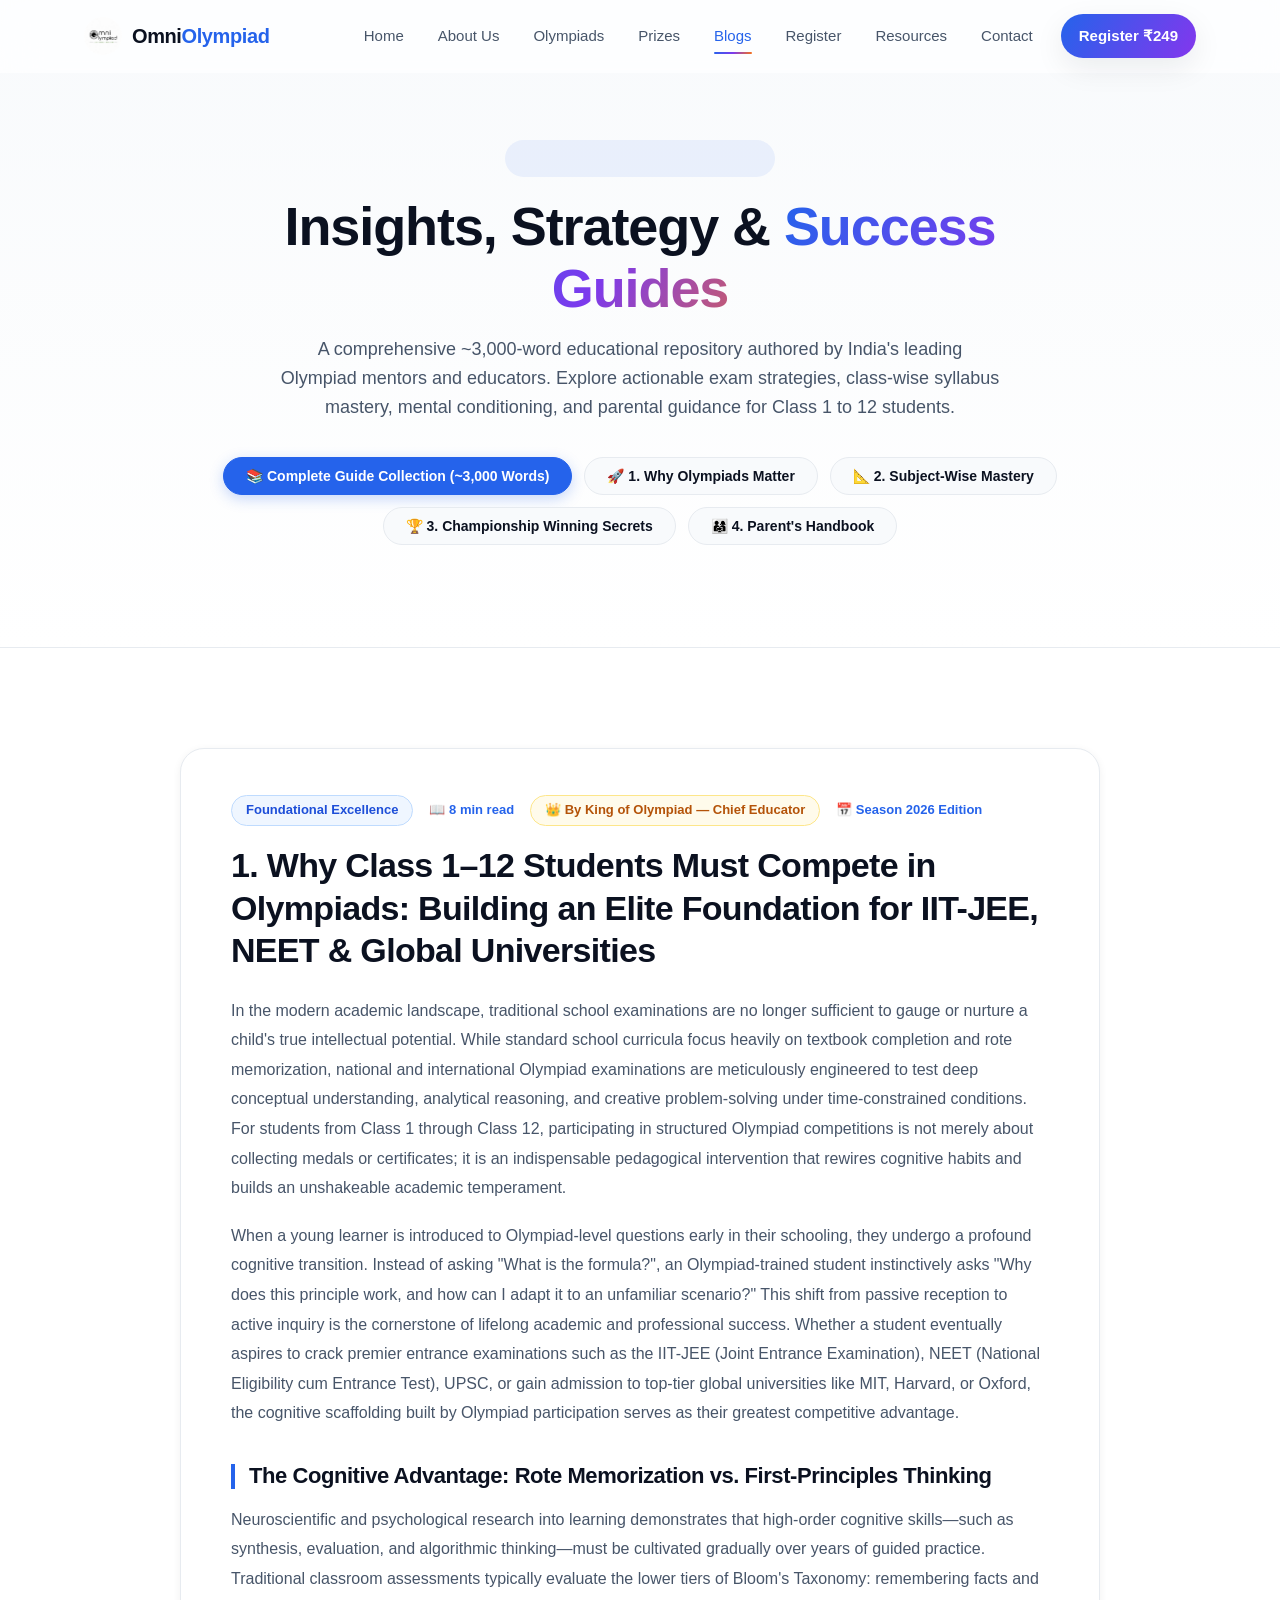
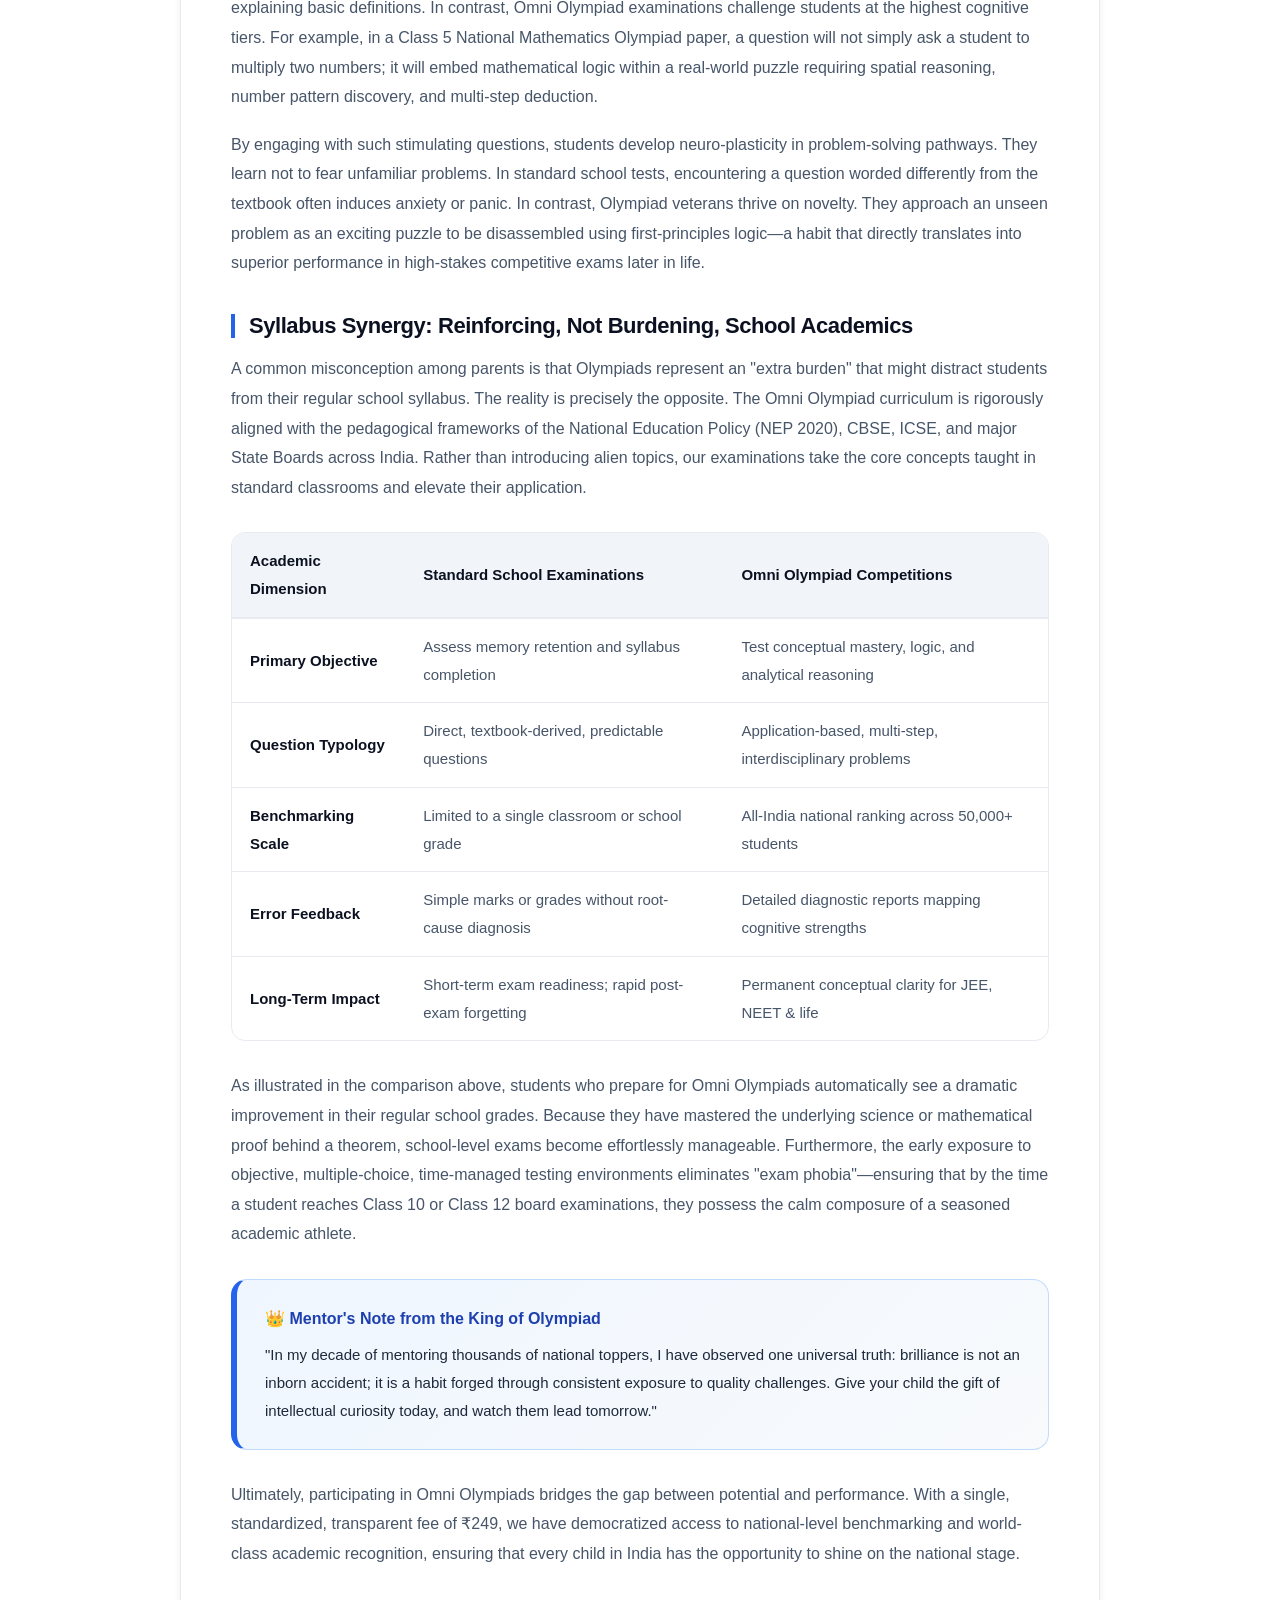
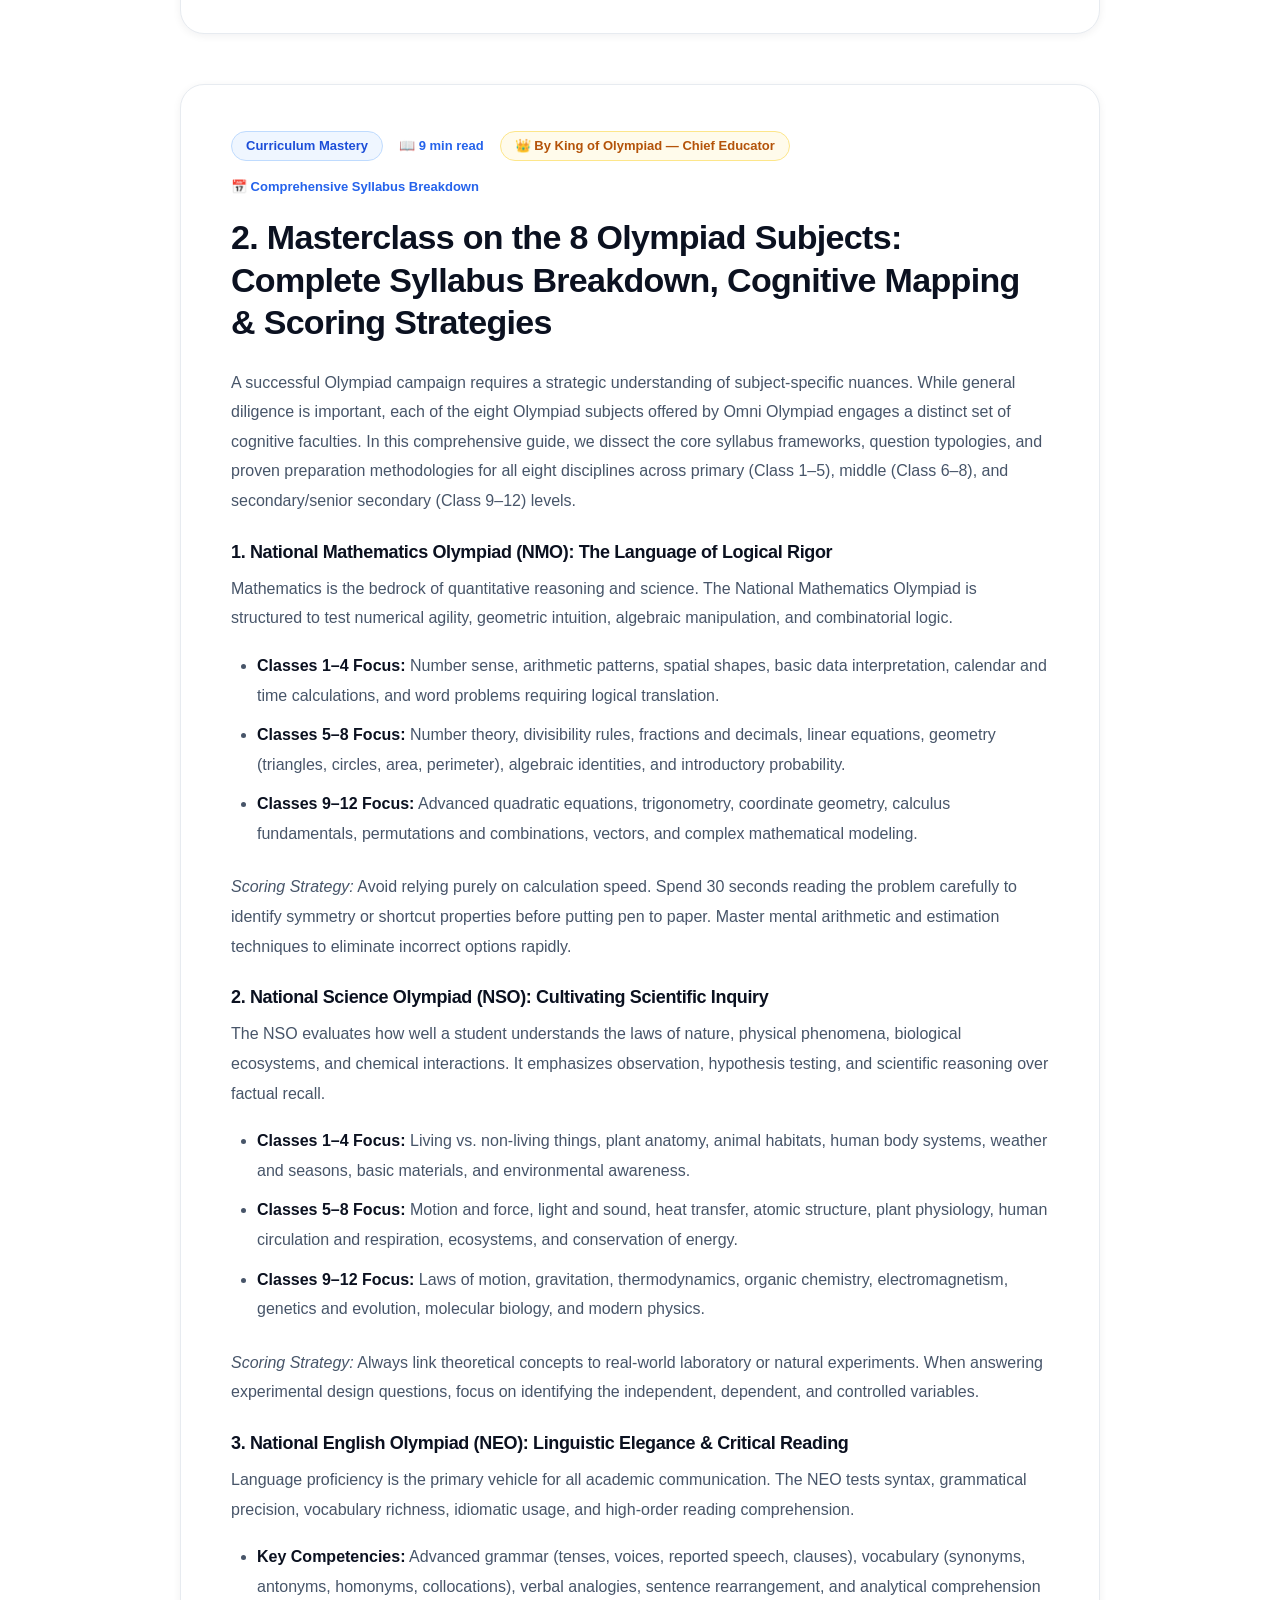
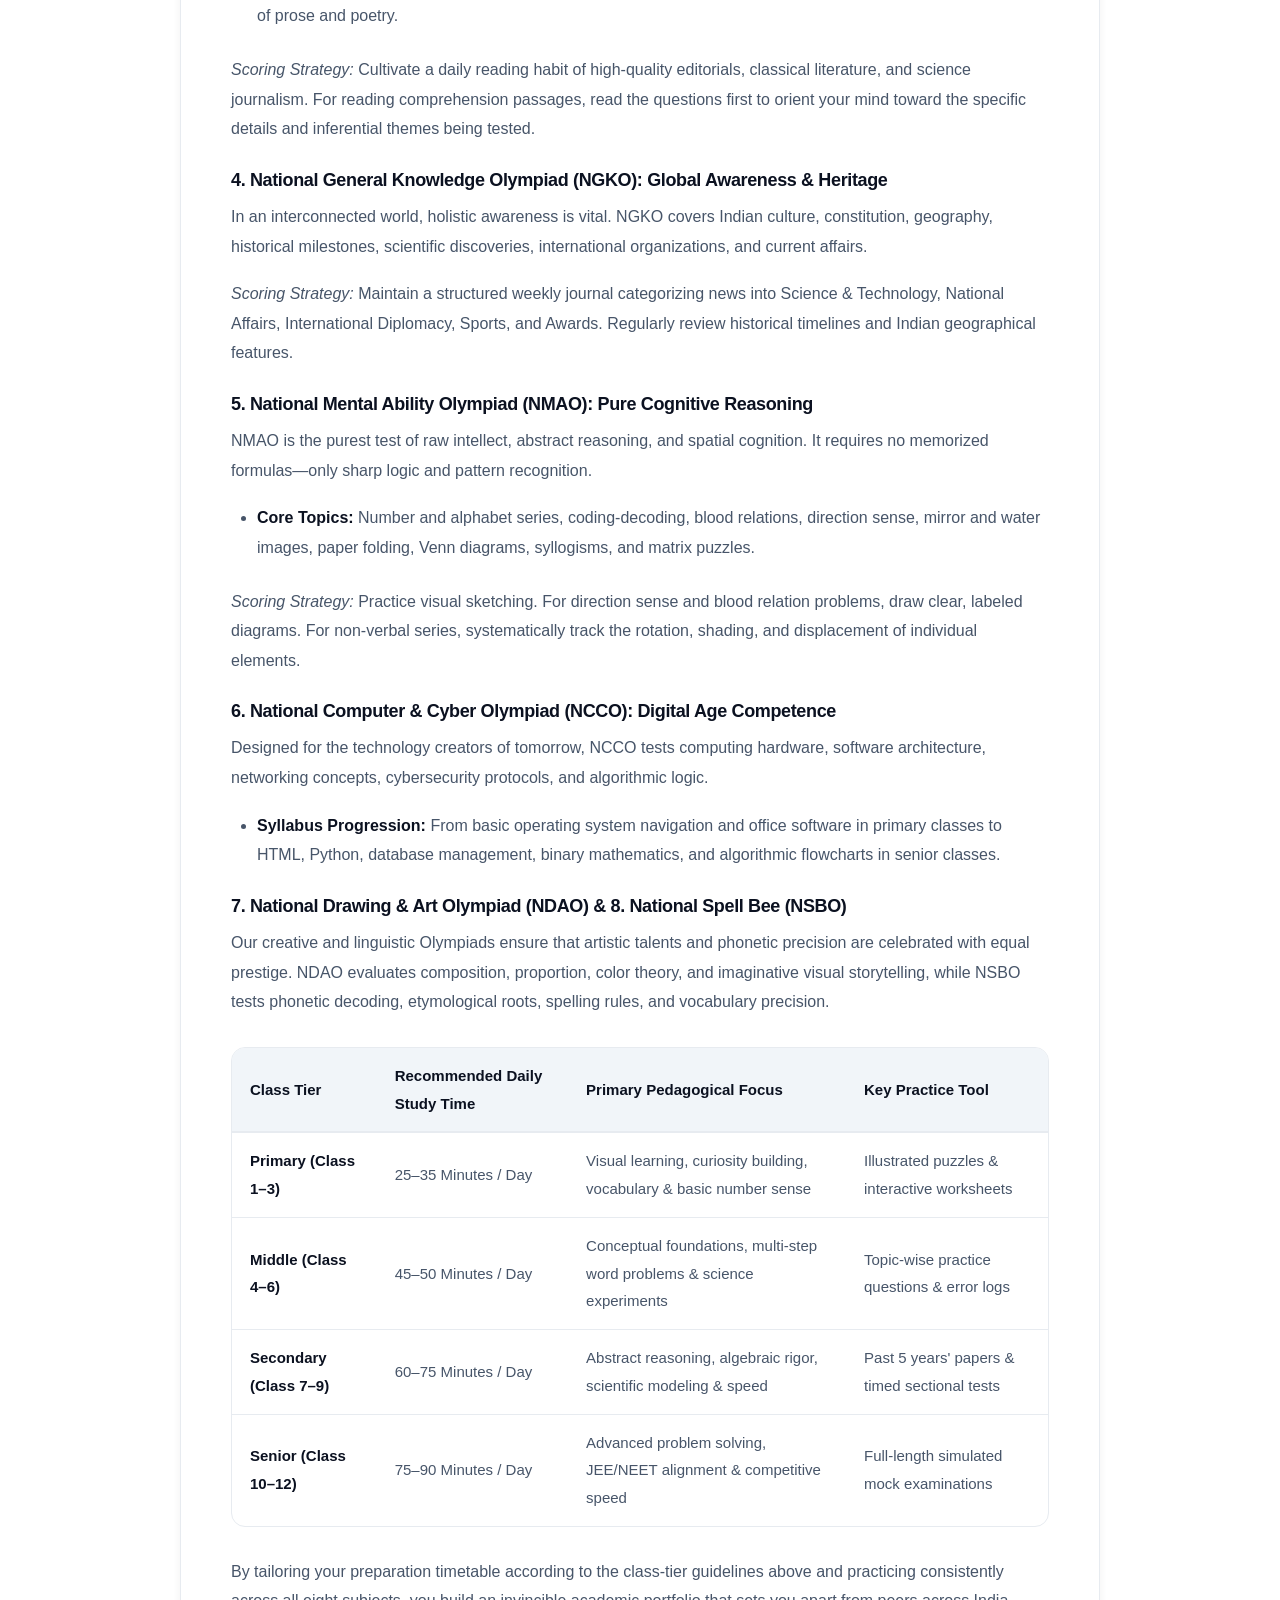
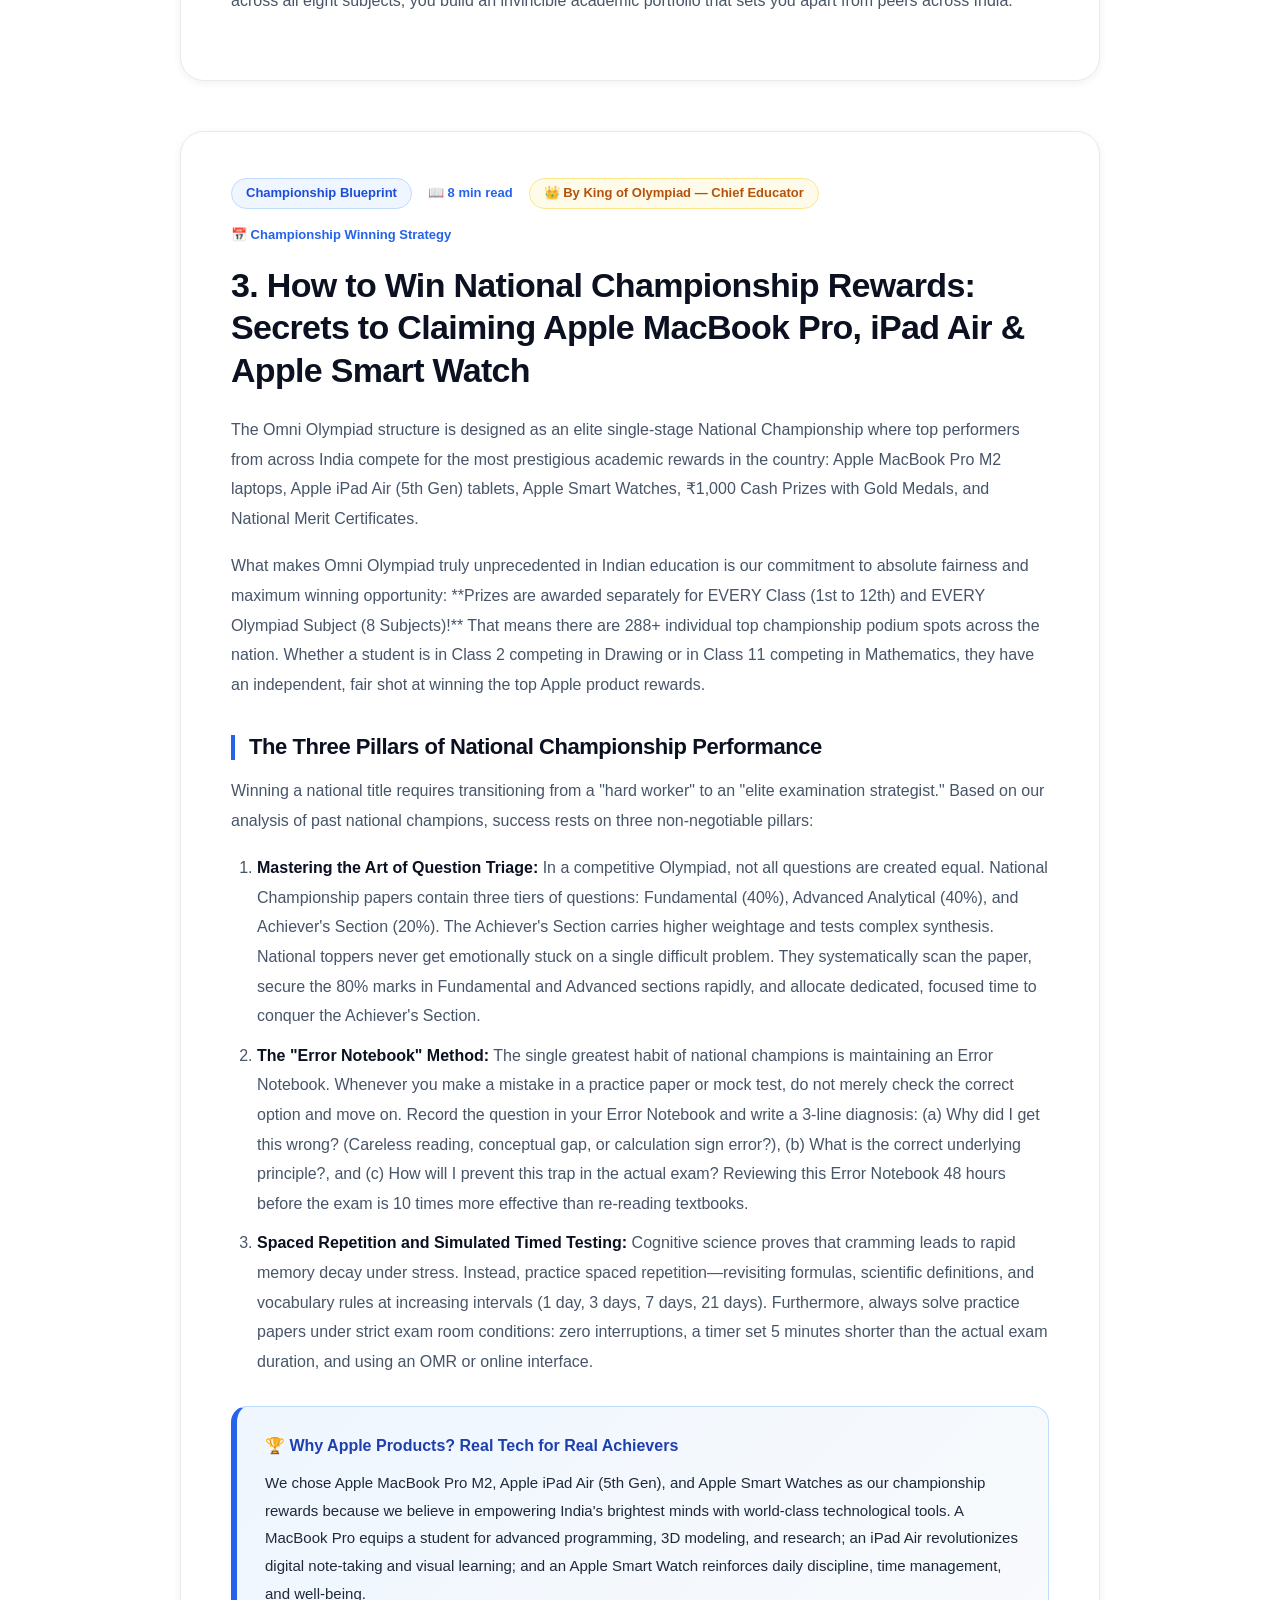
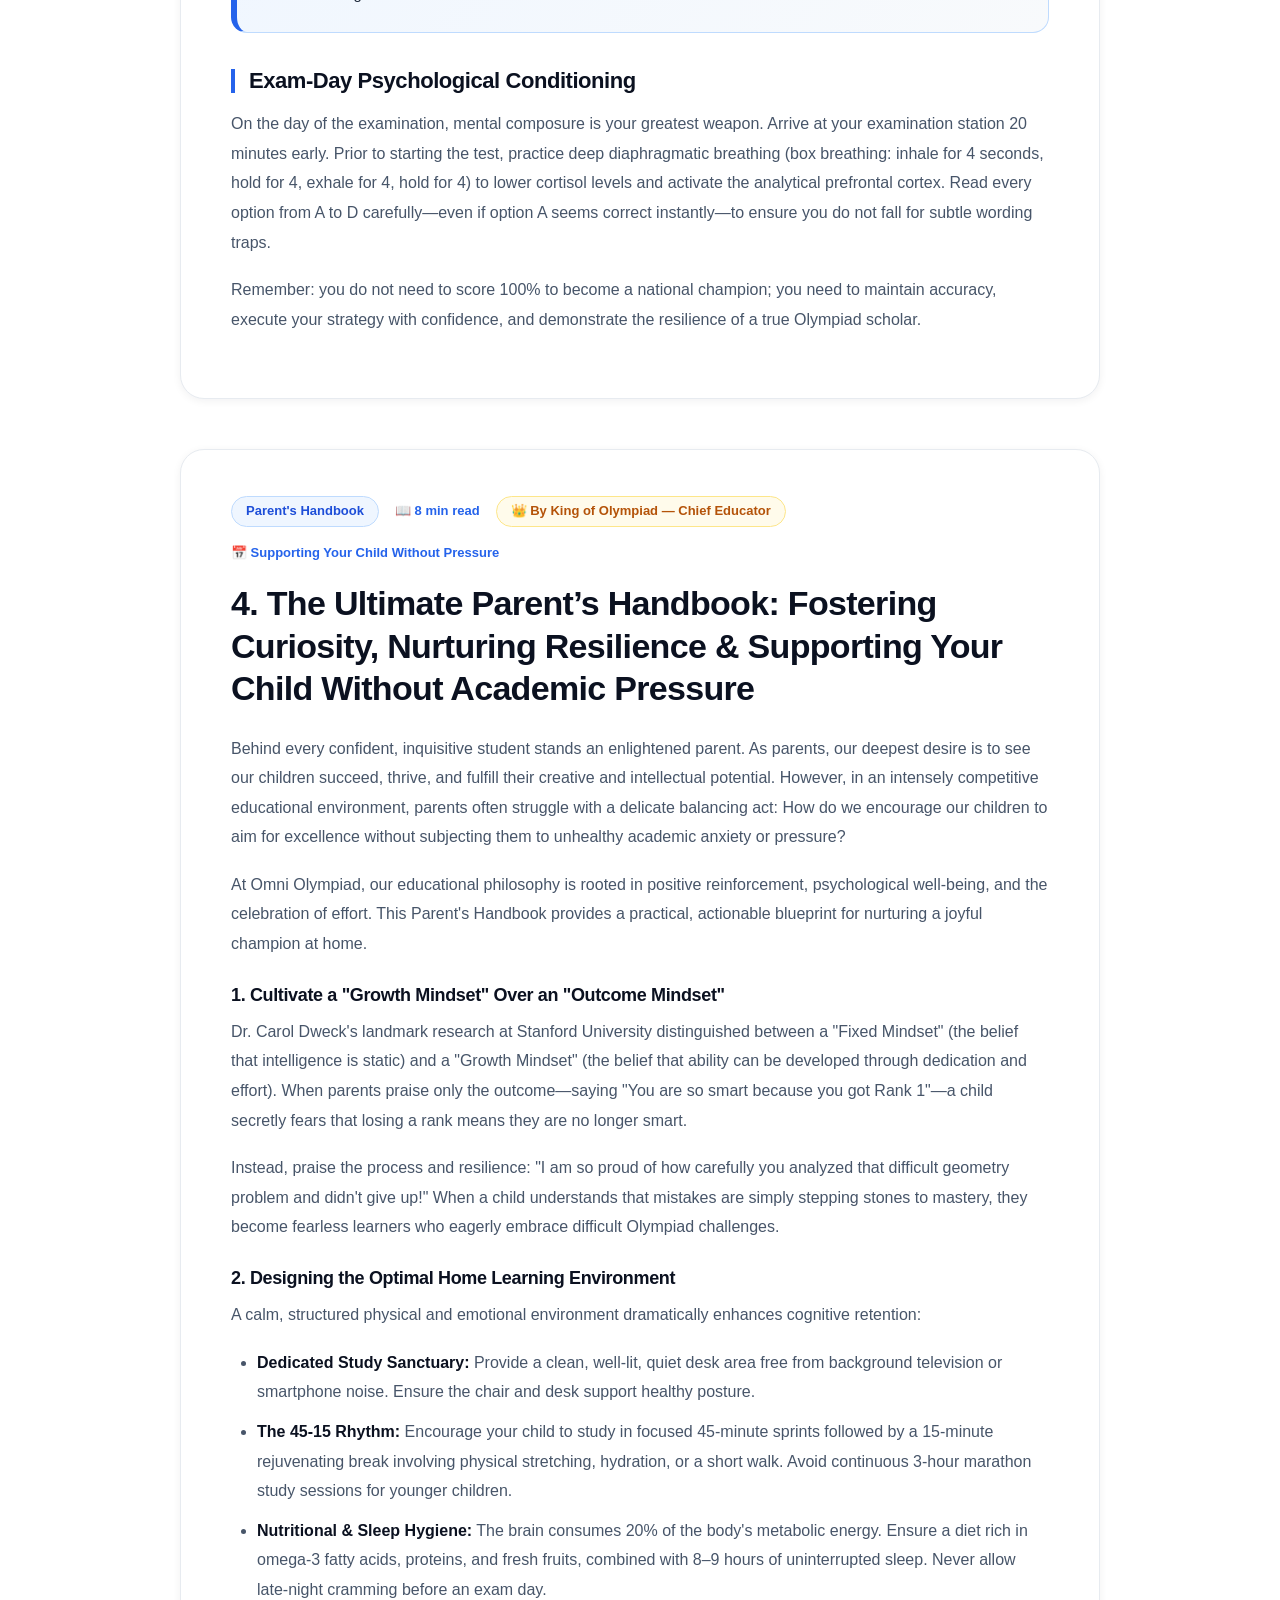
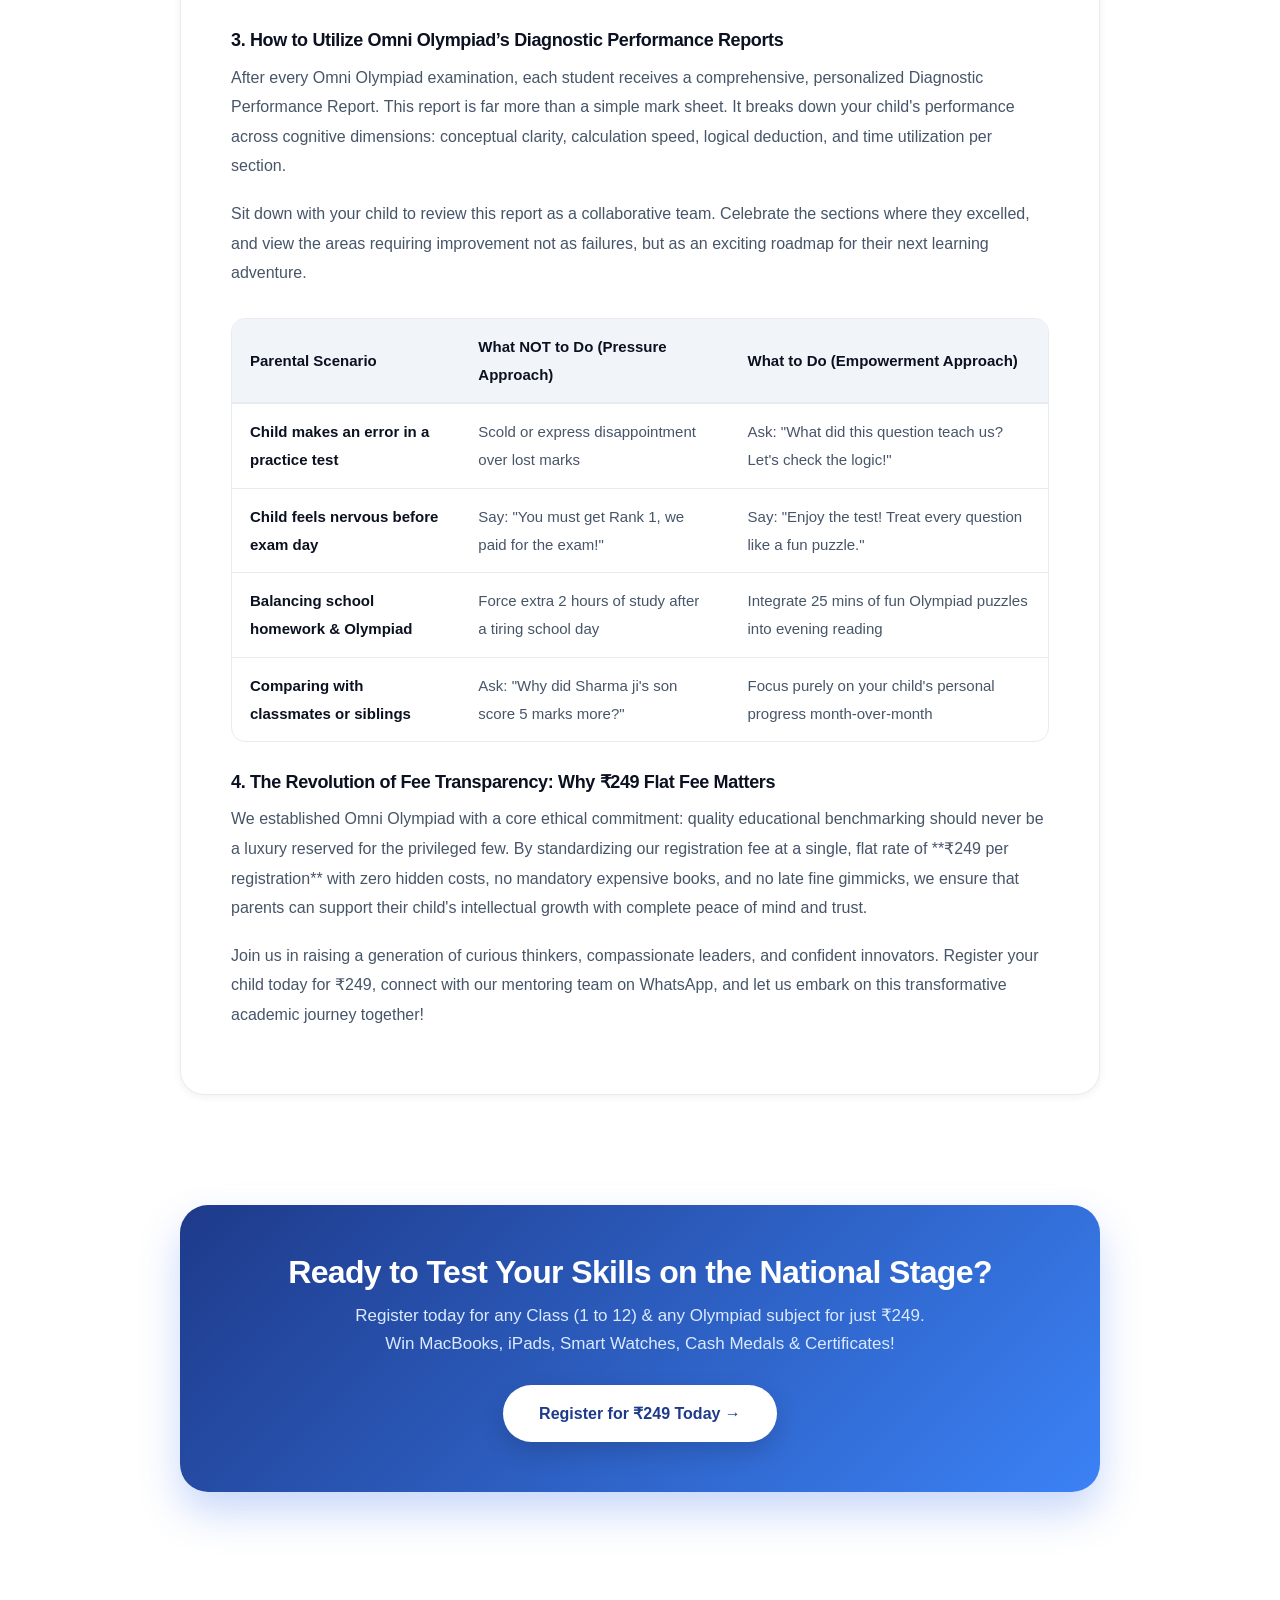
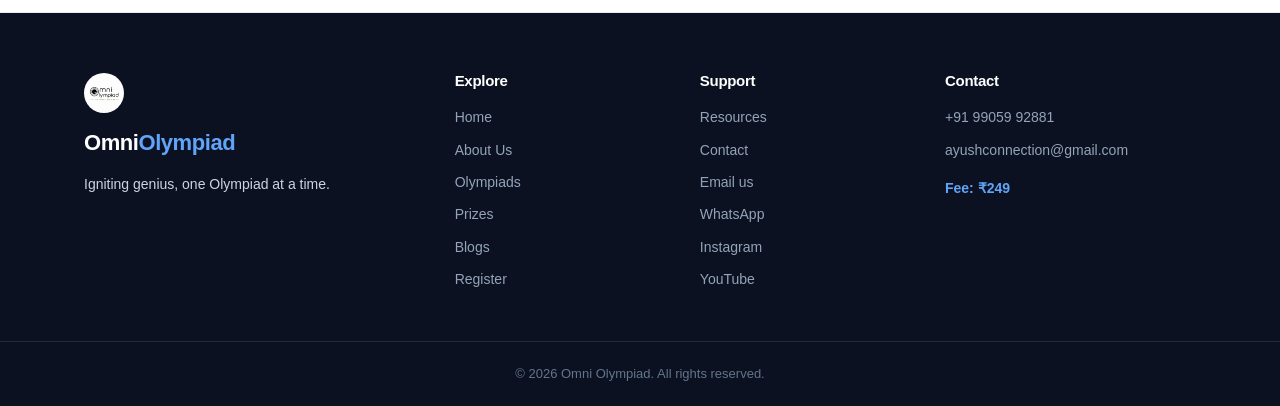
==== commit f0adf57d: "Add files via upload" ====
--- a/blogs.html
+++ b/blogs.html
@@ -4,7 +4,7 @@
 <head>
   <meta charset="UTF-8" />
   <meta name="viewport" content="width=device-width, initial-scale=1.0" />
-  <title>Omni Olympiad — ~3,000-Word Olympiad Knowledge Hub &amp; Success Guides</title>
+  <title>Omni Olympiard</title>
   <meta name="description"
     content="Comprehensive ~3,000-word educational repository by India's leading Olympiad mentors. Exam strategies, class-wise syllabus breakdown, and parental guidance for Class 1 to 12 students." />
   <link rel="icon" type="image/jpeg" href="assets/logo.jpg" />
@@ -62,7 +62,7 @@
         <button class="blog-nav-btn active" data-target="all">📚 Complete Guide Collection (~3,000 Words)</button>
         <button class="blog-nav-btn" data-target="art-1">🚀 1. Why Olympiads Matter</button>
         <button class="blog-nav-btn" data-target="art-2">📐 2. Subject-Wise Mastery</button>
-        <button class="blog-nav-btn" data-target="art-3">🏆 3. Level 2 Winning Secrets</button>
+        <button class="blog-nav-btn" data-target="art-3">🏆 3. Championship Winning Secrets</button>
         <button class="blog-nav-btn" data-target="art-4">👨‍👩‍👧 4. Parent's Handbook</button>
       </div>
     </div>
@@ -285,27 +285,27 @@
             <span class="blog-badge">Championship Blueprint</span>
             <span>📖 8 min read</span>
             <span class="blog-author">👑 By King of Olympiad — Chief Educator</span>
-            <span>📅 Level 2 Winning Strategy</span>
-          </div>
-          <h3 class="blog-title">3. How to Win Level 2 Championship Rewards: Secrets to Claiming Apple MacBook Pro, iPad Air &amp; Apple Smart Watch</h3>
+            <span>📅 Championship Winning Strategy</span>
+          </div>
+          <h3 class="blog-title">3. How to Win National Championship Rewards: Secrets to Claiming Apple MacBook Pro, iPad Air &amp; Apple Smart Watch</h3>
           <div class="blog-content">
             <p>
-              The Omni Olympiad structure is divided into two distinct competitive tiers: Level 1 (National Qualifying Examination) and Level 2 (Grand Championship). While Level 1 is open to all registered students and focuses on comprehensive national benchmarking, Level 2 is an elite arena where top performers from across India compete for the most prestigious academic rewards in the country: Apple MacBook Pro M2 laptops, Apple iPad Air tablets, Apple Smart Watches, substantial cash prizes, and National Gold Medals of Excellence.
+              The Omni Olympiad structure is designed as an elite single-stage National Championship where top performers from across India compete for the most prestigious academic rewards in the country: Apple MacBook Pro M2 laptops, Apple iPad Air (5th Gen) tablets, Apple Smart Watches, ₹1,000 Cash Prizes with Gold Medals, and National Merit Certificates.
             </p>
             <p>
               What makes Omni Olympiad truly unprecedented in Indian education is our commitment to absolute fairness and maximum winning opportunity: **Prizes are awarded separately for EVERY Class (1st to 12th) and EVERY Olympiad Subject (8 Subjects)!** That means there are 288+ individual top championship podium spots across the nation. Whether a student is in Class 2 competing in Drawing or in Class 11 competing in Mathematics, they have an independent, fair shot at winning the top Apple product rewards.
             </p>
 
-            <h3>The Three Pillars of Level 2 Championship Performance</h3>
-            <p>
-              Winning a Level 2 national title requires transitioning from a "hard worker" to an "elite examination strategist." Based on our analysis of past national champions, success rests on three non-negotiable pillars:
+            <h3>The Three Pillars of National Championship Performance</h3>
+            <p>
+              Winning a national title requires transitioning from a "hard worker" to an "elite examination strategist." Based on our analysis of past national champions, success rests on three non-negotiable pillars:
             </p>
             <ol>
               <li>
-                <strong>Mastering the Art of Question Triage:</strong> In a competitive Olympiad, not all questions are created equal. Level 2 papers contain three tiers of questions: Fundamental (40%), Advanced Analytical (40%), and Achiever's Section (20%). The Achiever's Section carries higher weightage and tests complex synthesis. National toppers never get emotionally stuck on a single difficult problem. They systematically scan the paper, secure the 80% marks in Fundamental and Advanced sections rapidly, and allocate dedicated, focused time to conquer the Achiever's Section.
+                <strong>Mastering the Art of Question Triage:</strong> In a competitive Olympiad, not all questions are created equal. National Championship papers contain three tiers of questions: Fundamental (40%), Advanced Analytical (40%), and Achiever's Section (20%). The Achiever's Section carries higher weightage and tests complex synthesis. National toppers never get emotionally stuck on a single difficult problem. They systematically scan the paper, secure the 80% marks in Fundamental and Advanced sections rapidly, and allocate dedicated, focused time to conquer the Achiever's Section.
               </li>
               <li>
-                <strong>The "Error Notebook" Method:</strong> The single greatest habit of Level 2 champions is maintaining an Error Notebook. Whenever you make a mistake in a practice paper or mock test, do not merely check the correct option and move on. Record the question in your Error Notebook and write a 3-line diagnosis: (a) Why did I get this wrong? (Careless reading, conceptual gap, or calculation sign error?), (b) What is the correct underlying principle?, and (c) How will I prevent this trap in the actual exam? Reviewing this Error Notebook 48 hours before the exam is 10 times more effective than re-reading textbooks.
+                <strong>The "Error Notebook" Method:</strong> The single greatest habit of national champions is maintaining an Error Notebook. Whenever you make a mistake in a practice paper or mock test, do not merely check the correct option and move on. Record the question in your Error Notebook and write a 3-line diagnosis: (a) Why did I get this wrong? (Careless reading, conceptual gap, or calculation sign error?), (b) What is the correct underlying principle?, and (c) How will I prevent this trap in the actual exam? Reviewing this Error Notebook 48 hours before the exam is 10 times more effective than re-reading textbooks.
               </li>
               <li>
                 <strong>Spaced Repetition and Simulated Timed Testing:</strong> Cognitive science proves that cramming leads to rapid memory decay under stress. Instead, practice spaced repetition—revisiting formulas, scientific definitions, and vocabulary rules at increasing intervals (1 day, 3 days, 7 days, 21 days). Furthermore, always solve practice papers under strict exam room conditions: zero interruptions, a timer set 5 minutes shorter than the actual exam duration, and using an OMR or online interface.
@@ -315,13 +315,13 @@
             <div class="blog-tip-box">
               <h5>🏆 Why Apple Products? Real Tech for Real Achievers</h5>
               <p>
-                We chose Apple MacBook Pro M2, Apple iPad Air, and Apple Smart Watches as our Level 2 championship rewards because we believe in empowering India's brightest minds with world-class technological tools. A MacBook Pro equips a student for advanced programming, 3D modeling, and research; an iPad Air revolutionizes digital note-taking and visual learning; and an Apple Smart Watch reinforces daily discipline, time management, and well-being.
+                We chose Apple MacBook Pro M2, Apple iPad Air (5th Gen), and Apple Smart Watches as our championship rewards because we believe in empowering India's brightest minds with world-class technological tools. A MacBook Pro equips a student for advanced programming, 3D modeling, and research; an iPad Air revolutionizes digital note-taking and visual learning; and an Apple Smart Watch reinforces daily discipline, time management, and well-being.
               </p>
             </div>
 
             <h3>Exam-Day Psychological Conditioning</h3>
             <p>
-              On the day of the Level 2 examination, mental composure is your greatest weapon. Arrive at your examination station 20 minutes early. Prior to starting the test, practice deep diaphragmatic breathing (box breathing: inhale for 4 seconds, hold for 4, exhale for 4, hold for 4) to lower cortisol levels and activate the analytical prefrontal cortex. Read every option from A to D carefully—even if option A seems correct instantly—to ensure you do not fall for subtle wording traps.
+              On the day of the examination, mental composure is your greatest weapon. Arrive at your examination station 20 minutes early. Prior to starting the test, practice deep diaphragmatic breathing (box breathing: inhale for 4 seconds, hold for 4, exhale for 4, hold for 4) to lower cortisol levels and activate the analytical prefrontal cortex. Read every option from A to D carefully—even if option A seems correct instantly—to ensure you do not fall for subtle wording traps.
             </p>
             <p>
               Remember: you do not need to score 100% to become a national champion; you need to maintain accuracy, execute your strategy with confidence, and demonstrate the resilience of a true Olympiad scholar.
--- a/css/style.css
+++ b/css/style.css
@@ -1702,4 +1702,890 @@
     opacity: 1;
     transform: none
   }
+}
+
+/* ============================================================
+   ROYAL FOUNDER TOP BANNER & CRAZY ANIMATION (KING OF OLYMPIAD)
+   ============================================================ */
+.king-founder-top-banner {
+  width: 100%;
+  max-width: var(--maxw);
+  margin: 0 auto 50px;
+  background: 
+    linear-gradient(145deg, rgba(255, 255, 255, 0.98) 0%, rgba(246, 243, 255, 0.95) 50%, rgba(255, 250, 240, 0.96) 100%);
+  border: 2px solid transparent;
+  border-image: linear-gradient(120deg, #F59E0B, #7C3AED, #2563EB, #F59E0B) 1;
+  border-radius: 28px;
+  padding: 40px 48px;
+  display: grid;
+  grid-template-columns: 290px 1fr;
+  gap: 48px;
+  align-items: center;
+  box-shadow: 0 24px 70px rgba(124, 58, 237, 0.16), 0 10px 30px rgba(245, 158, 11, 0.14), inset 0 2px 10px rgba(255, 255, 255, 0.9);
+  position: relative;
+  overflow: hidden;
+  transition: transform 0.4s cubic-bezier(0.2, 0.8, 0.2, 1), box-shadow 0.4s ease;
+}
+
+.king-founder-top-banner::before {
+  content: "";
+  position: absolute;
+  top: -100px;
+  right: -100px;
+  width: 320px;
+  height: 320px;
+  background: radial-gradient(circle, rgba(245, 158, 11, 0.18) 0%, transparent 70%);
+  filter: blur(40px);
+  z-index: 0;
+  pointer-events: none;
+}
+
+.king-founder-top-banner:hover {
+  transform: translateY(-8px) scale(1.01);
+  box-shadow: 0 32px 90px rgba(124, 58, 237, 0.24), 0 14px 40px rgba(245, 158, 11, 0.22);
+}
+
+.king-photo-wrap {
+  position: relative;
+  width: 320px;
+  height: 320px;
+  margin: 0 auto;
+  display: flex;
+  align-items: center;
+  justify-content: center;
+  z-index: 2;
+  flex-shrink: 0;
+}
+
+.king-photo-frame {
+  position: relative;
+  width: 300px;
+  height: 300px;
+  border-radius: 50%;
+  padding: 6px;
+  background: linear-gradient(135deg, #F59E0B, #7C3AED, #2563EB);
+  box-shadow: 0 16px 45px rgba(37, 99, 235, 0.28), 0 0 25px rgba(245, 158, 11, 0.25);
+  z-index: 5;
+  transition: transform 0.3s ease, box-shadow 0.3s ease;
+}
+
+.king-photo-frame:hover {
+  transform: scale(1.02);
+  box-shadow: 0 22px 55px rgba(37, 99, 235, 0.35), 0 0 35px rgba(245, 158, 11, 0.35);
+}
+
+.king-photo-img {
+  width: 100%;
+  height: 100%;
+  border-radius: 50%;
+  object-fit: cover;
+  border: 3px solid #ffffff;
+  background: #fff;
+  display: block;
+}
+
+.king-photo-glow {
+  position: absolute;
+  inset: -15px;
+  border-radius: 50%;
+  background: radial-gradient(circle, rgba(245, 158, 11, 0.4) 0%, transparent 70%);
+  filter: blur(18px);
+  z-index: -1;
+  pointer-events: none;
+}
+
+.king-info-wrap {
+  position: relative;
+  z-index: 3;
+}
+
+.king-badge-row {
+  display: flex;
+  flex-wrap: wrap;
+  gap: 10px;
+  margin-bottom: 16px;
+}
+
+.king-pill {
+  padding: 6px 14px;
+  border-radius: 999px;
+  background: linear-gradient(135deg, rgba(124, 58, 237, 0.12), rgba(37, 99, 235, 0.12));
+  border: 1px solid rgba(124, 58, 237, 0.3);
+  font-size: 13px;
+  font-weight: 700;
+  color: #5B21B6;
+}
+
+.king-pill-gold {
+  padding: 6px 14px;
+  border-radius: 999px;
+  background: linear-gradient(135deg, rgba(245, 158, 11, 0.15), rgba(217, 119, 6, 0.15));
+  border: 1px solid rgba(245, 158, 11, 0.4);
+  font-size: 13px;
+  font-weight: 700;
+  color: #B45309;
+}
+
+.king-title {
+  font-size: clamp(26px, 3.8vw, 42px);
+  font-weight: 800;
+  margin-bottom: 14px;
+  line-height: 1.2;
+  color: var(--ink);
+}
+
+.gold-gradient {
+  background: linear-gradient(120deg, #F59E0B 0%, #D97706 30%, #7C3AED 70%, #F59E0B 100%);
+  background-size: 200% auto;
+  -webkit-background-clip: text;
+  background-clip: text;
+  -webkit-text-fill-color: transparent;
+  color: transparent;
+  animation: shimmerText 4s linear infinite;
+  display: inline-block;
+}
+
+.king-roles {
+  display: flex;
+  flex-wrap: wrap;
+  gap: 8px;
+  margin-bottom: 16px;
+}
+
+.role-tag {
+  display: inline-flex;
+  align-items: center;
+  gap: 6px;
+  padding: 6px 13px;
+  border-radius: 10px;
+  background: rgba(255, 255, 255, 0.85);
+  border: 1px solid var(--line);
+  font-size: 14px;
+  font-weight: 600;
+  color: var(--ink);
+  box-shadow: 0 2px 6px rgba(15, 23, 42, 0.04);
+  transition: transform 0.2s, border-color 0.2s;
+}
+
+.role-tag:hover {
+  transform: translateY(-2px);
+  border-color: #F59E0B;
+}
+
+.king-bio {
+  font-size: 16px;
+  color: var(--body);
+  line-height: 1.6;
+  margin-bottom: 24px;
+  max-width: 680px;
+}
+
+.king-socials {
+  display: flex;
+  flex-wrap: wrap;
+  gap: 14px;
+}
+
+.social-btn {
+  display: inline-flex;
+  align-items: center;
+  gap: 10px;
+  padding: 12px 22px;
+  border-radius: 999px;
+  font-weight: 700;
+  font-size: 15px;
+  color: #fff;
+  transition: transform 0.25s, box-shadow 0.25s, filter 0.25s;
+  text-decoration: none;
+}
+
+.instagram-btn {
+  background: linear-gradient(45deg, #f09433 0%, #e6683c 25%, #dc2743 50%, #cc2366 75%, #bc1888 100%);
+  box-shadow: 0 8px 24px rgba(220, 39, 67, 0.35);
+}
+
+.instagram-btn:hover {
+  transform: translateY(-3px) scale(1.03);
+  box-shadow: 0 14px 32px rgba(220, 39, 67, 0.55);
+}
+
+.youtube-btn {
+  background: linear-gradient(135deg, #FF0000 0%, #D20000 100%);
+  box-shadow: 0 8px 24px rgba(255, 0, 0, 0.35);
+}
+
+.youtube-btn:hover {
+  transform: translateY(-3px) scale(1.03);
+  box-shadow: 0 14px 32px rgba(255, 0, 0, 0.55);
+}
+
+/* ============================================================
+   PRIZE TIER / REWARDS SECTION (CLASS-WISE & SUBJECT-WISE)
+   ============================================================ */
+.section-prizes {
+  position: relative;
+  background: linear-gradient(180deg, var(--bg-soft) 0%, #ffffff 50%, var(--bg-soft) 100%);
+  overflow: hidden;
+}
+
+.prizes-banner-note {
+  max-width: 820px;
+  margin: 0 auto 46px;
+  padding: 18px 28px;
+  background: linear-gradient(135deg, #EFF4FF 0%, #FFF3EA 100%);
+  border: 2px solid rgba(245, 158, 11, 0.4);
+  border-radius: 18px;
+  text-align: center;
+  box-shadow: var(--shadow-md);
+  animation: pulseNavCta 4s ease-in-out infinite;
+}
+
+.prizes-banner-note h4 {
+  font-size: 17px;
+  color: var(--ink);
+  font-weight: 800;
+  margin-bottom: 4px;
+}
+
+.prizes-banner-note p {
+  font-size: 14px;
+  color: var(--body);
+  font-weight: 600;
+}
+
+.podium-grid {
+  display: grid;
+  grid-template-columns: repeat(3, 1fr);
+  gap: 28px;
+  margin-bottom: 40px;
+  align-items: stretch;
+}
+
+.podium-card {
+  position: relative;
+  background: #ffffff;
+  border-radius: 24px;
+  padding: 34px 26px;
+  text-align: center;
+  box-shadow: var(--shadow-md);
+  border: 2px solid var(--line);
+  display: flex;
+  flex-direction: column;
+  justify-content: space-between;
+  transition: transform 0.35s, box-shadow 0.35s, border-color 0.35s;
+}
+
+.podium-card:hover {
+  transform: translateY(-10px);
+  box-shadow: var(--shadow-lg);
+}
+
+.podium-1st {
+  border-color: #F59E0B;
+  background: linear-gradient(180deg, #FFFBEB 0%, #ffffff 40%);
+  transform: scale(1.05);
+  box-shadow: 0 20px 50px rgba(245, 158, 11, 0.22);
+}
+
+.podium-1st:hover {
+  transform: scale(1.05) translateY(-10px);
+  border-color: #D97706;
+}
+
+.podium-2nd {
+  border-color: #38BDF8;
+  background: linear-gradient(180deg, #F0F9FF 0%, #ffffff 40%);
+}
+
+.podium-3rd {
+  border-color: #A855F7;
+  background: linear-gradient(180deg, #FAF5FF 0%, #ffffff 40%);
+}
+
+.podium-rank-badge {
+  display: inline-block;
+  padding: 6px 16px;
+  border-radius: 999px;
+  font-weight: 800;
+  font-size: 14px;
+  margin: 0 auto 16px;
+  text-transform: uppercase;
+  letter-spacing: 0.05em;
+}
+
+.badge-1st {
+  background: linear-gradient(135deg, #F59E0B, #D97706);
+  color: #fff;
+  box-shadow: 0 4px 14px rgba(245, 158, 11, 0.4);
+}
+
+.badge-2nd {
+  background: linear-gradient(135deg, #0284C7, #38BDF8);
+  color: #fff;
+  box-shadow: 0 4px 14px rgba(2, 132, 199, 0.35);
+}
+
+.badge-3rd {
+  background: linear-gradient(135deg, #7C3AED, #A855F7);
+  color: #fff;
+  box-shadow: 0 4px 14px rgba(124, 58, 237, 0.35);
+}
+
+.podium-icon {
+  font-size: 52px;
+  margin-bottom: 14px;
+}
+
+.podium-product-wrap {
+  width: 100%;
+  max-width: 250px;
+  height: 165px;
+  margin: 10px auto 16px;
+  border-radius: 16px;
+  overflow: hidden;
+  box-shadow: 0 10px 25px rgba(0, 0, 0, 0.12);
+  border: 2px solid rgba(255, 255, 255, 0.9);
+  background: #f8fafc;
+  display: flex;
+  align-items: center;
+  justify-content: center;
+  transition: transform 0.4s ease, box-shadow 0.4s ease;
+}
+
+.podium-card:hover .podium-product-wrap {
+  transform: translateY(-4px) scale(1.04);
+  box-shadow: 0 16px 35px rgba(0, 0, 0, 0.18);
+}
+
+.podium-product-img {
+  width: 100%;
+  height: 100%;
+  object-fit: cover;
+  display: block;
+}
+
+.section-founder {
+  padding-top: 30px;
+  padding-bottom: 80px;
+}
+
+.podium-prize-title {
+  font-size: 26px;
+  font-weight: 900;
+  color: var(--ink);
+  margin-bottom: 8px;
+}
+
+.podium-model {
+  font-size: 16px;
+  font-weight: 700;
+  color: var(--blue);
+  margin-bottom: 14px;
+}
+
+.podium-desc {
+  font-size: 14px;
+  color: var(--body);
+  border-top: 1px solid var(--line);
+  padding-top: 14px;
+}
+
+.prize-list-grid {
+  display: grid;
+  grid-template-columns: repeat(3, 1fr);
+  gap: 24px;
+}
+
+.prize-tier-card {
+  background: #ffffff;
+  border: 1.5px solid var(--line);
+  border-radius: 20px;
+  padding: 26px;
+  display: flex;
+  align-items: center;
+  gap: 18px;
+  box-shadow: var(--shadow-sm);
+  transition: transform 0.3s, box-shadow 0.3s, border-color 0.3s;
+}
+
+.prize-tier-card:hover {
+  transform: translateY(-6px);
+  box-shadow: var(--shadow-md);
+  border-color: var(--blue);
+}
+
+.tier-ico {
+  width: 58px;
+  height: 58px;
+  border-radius: 16px;
+  display: grid;
+  place-items: center;
+  font-size: 30px;
+  flex-shrink: 0;
+}
+
+.ico-gold { background: #FFFBEB; }
+.ico-silver { background: #F1F5F9; }
+.ico-cert { background: #EFF6FF; }
+
+.tier-content h4 {
+  font-size: 18px;
+  font-weight: 800;
+  color: var(--ink);
+  margin-bottom: 4px;
+}
+
+.tier-content p {
+  font-size: 14px;
+  color: var(--body);
+  font-weight: 500;
+}
+
+.tier-tag {
+  display: inline-block;
+  margin-top: 6px;
+  font-size: 12px;
+  font-weight: 700;
+  color: var(--blue);
+}
+
+/* ---------- Official Olympiad Terms Box ---------- */
+.olympiad-terms-box {
+  margin-top: 48px;
+  background: #ffffff;
+  border: 1.5px solid var(--line);
+  border-radius: 24px;
+  padding: 36px;
+  box-shadow: var(--shadow-sm);
+  position: relative;
+  overflow: hidden;
+}
+
+.olympiad-terms-box::before {
+  content: "";
+  position: absolute;
+  top: 0;
+  left: 0;
+  right: 0;
+  height: 4px;
+  background: var(--grad);
+}
+
+.terms-header {
+  display: flex;
+  align-items: center;
+  gap: 14px;
+  margin-bottom: 12px;
+}
+
+.terms-ico {
+  font-size: 28px;
+  background: var(--grad-soft);
+  width: 50px;
+  height: 50px;
+  display: grid;
+  place-items: center;
+  border-radius: 14px;
+  border: 1px solid var(--line);
+}
+
+.terms-header h3 {
+  font-size: 22px;
+  font-weight: 800;
+  color: var(--ink);
+}
+
+.terms-intro {
+  font-size: 15px;
+  color: var(--body);
+  font-weight: 600;
+  margin-bottom: 28px;
+  padding-bottom: 18px;
+  border-bottom: 1px solid var(--line);
+}
+
+.terms-grid {
+  display: grid;
+  grid-template-columns: repeat(2, 1fr);
+  gap: 24px;
+}
+
+.term-item {
+  background: var(--bg-soft);
+  border: 1px solid var(--line);
+  border-radius: 16px;
+  padding: 22px;
+  transition: transform 0.25s, border-color 0.25s;
+}
+
+.term-item:hover {
+  transform: translateY(-4px);
+  border-color: var(--blue);
+}
+
+.term-item h4 {
+  font-size: 16px;
+  font-weight: 800;
+  color: var(--ink);
+  margin-bottom: 10px;
+  display: flex;
+  align-items: center;
+  gap: 8px;
+}
+
+.term-item p {
+  font-size: 14px;
+  color: var(--body);
+  line-height: 1.65;
+}
+
+@media (max-width: 768px) {
+  .terms-grid {
+    grid-template-columns: 1fr;
+  }
+  .olympiad-terms-box {
+    padding: 24px;
+  }
+}
+
+/* ---------- responsive updates for King Banner & Prize Tier ---------- */
+@media (max-width:960px) {
+  .king-founder-top-banner {
+    grid-template-columns: 1fr;
+    text-align: center;
+    padding: 34px 24px;
+    gap: 32px;
+  }
+
+  .king-badge-row,
+  .king-roles,
+  .king-socials {
+    justify-content: center;
+  }
+
+  .podium-grid,
+  .prize-list-grid {
+    grid-template-columns: 1fr;
+    max-width: 520px;
+    margin-left: auto;
+    margin-right: auto;
+  }
+
+  .podium-1st {
+    transform: none;
+    order: -1;
+  }
+
+  .podium-1st:hover {
+    transform: translateY(-8px);
+  }
+}
+
+@media (max-width:600px) {
+  .king-title {
+    font-size: 28px;
+  }
+
+  .king-photo-wrap {
+    width: 250px;
+    height: 250px;
+  }
+
+  .king-photo-frame {
+    width: 240px;
+    height: 240px;
+  }
+
+  .king-socials {
+    flex-direction: column;
+    align-items: stretch;
+  }
+
+  .social-btn {
+    justify-content: center;
+  }
+}
+
+/* ============================================================
+   BLOGS & OLYMPIAD KNOWLEDGE HUB (~3,000 WORDS GUIDE)
+   ============================================================ */
+.section-blogs {
+  background: #ffffff;
+  border-top: 1px solid var(--line);
+  border-bottom: 1px solid var(--line);
+}
+
+.blog-nav-bar {
+  display: flex;
+  flex-wrap: wrap;
+  gap: 12px;
+  justify-content: center;
+  margin: 0 auto 42px;
+}
+
+.blog-nav-btn {
+  padding: 10px 22px;
+  border-radius: 999px;
+  border: 1.5px solid var(--line);
+  background: #f8fafc;
+  font-weight: 700;
+  font-size: 14px;
+  color: var(--ink);
+  cursor: pointer;
+  transition: all 0.25s ease;
+}
+
+.blog-nav-btn:hover,
+.blog-nav-btn.active {
+  background: var(--blue);
+  color: #fff;
+  border-color: var(--blue);
+  box-shadow: 0 4px 14px rgba(37, 99, 235, 0.25);
+}
+
+.blog-articles-wrap {
+  display: flex;
+  flex-direction: column;
+  gap: 50px;
+  max-width: 920px;
+  margin: 0 auto;
+}
+
+.blog-article-card {
+  background: #ffffff;
+  border: 1.5px solid var(--line);
+  border-radius: 24px;
+  padding: 46px 50px;
+  box-shadow: var(--shadow-sm);
+  transition: box-shadow 0.3s ease, border-color 0.3s ease;
+}
+
+.blog-article-card:hover {
+  box-shadow: var(--shadow-md);
+  border-color: rgba(37, 99, 235, 0.4);
+}
+
+.blog-meta-row {
+  display: flex;
+  flex-wrap: wrap;
+  align-items: center;
+  gap: 16px;
+  margin-bottom: 18px;
+  font-size: 13px;
+  font-weight: 700;
+  color: var(--blue);
+}
+
+.blog-badge {
+  padding: 4px 14px;
+  border-radius: 999px;
+  background: #EFF6FF;
+  border: 1px solid #BFDBFE;
+  color: #1D4ED8;
+}
+
+.blog-author {
+  color: #B45309;
+  background: #FFFBEB;
+  border: 1px solid #FDE68A;
+  padding: 4px 14px;
+  border-radius: 999px;
+}
+
+.blog-title {
+  font-size: clamp(24px, 3.2vw, 34px);
+  font-weight: 900;
+  color: var(--ink);
+  margin-bottom: 24px;
+  line-height: 1.25;
+}
+
+.blog-content {
+  font-size: 16px;
+  color: var(--body);
+  line-height: 1.85;
+}
+
+.blog-content h3 {
+  font-size: 22px;
+  font-weight: 800;
+  color: var(--ink);
+  margin: 36px 0 16px;
+  border-left: 4px solid var(--blue);
+  padding-left: 14px;
+}
+
+.blog-content h4 {
+  font-size: 18px;
+  font-weight: 800;
+  color: var(--ink);
+  margin: 26px 0 12px;
+}
+
+.blog-content p {
+  margin-bottom: 18px;
+}
+
+.blog-content ul,
+.blog-content ol {
+  margin: 0 0 24px 26px;
+}
+
+.blog-content li {
+  margin-bottom: 10px;
+}
+
+.blog-content strong {
+  color: var(--ink);
+  font-weight: 700;
+}
+
+.blog-table-wrap {
+  overflow-x: auto;
+  margin: 30px 0;
+  border-radius: 14px;
+  border: 1px solid var(--line);
+}
+
+.blog-table {
+  width: 100%;
+  border-collapse: collapse;
+  font-size: 15px;
+  text-align: left;
+}
+
+.blog-table th {
+  background: #F1F5F9;
+  color: var(--ink);
+  font-weight: 800;
+  padding: 14px 18px;
+  border-bottom: 2px solid var(--line);
+}
+
+.blog-table td {
+  padding: 14px 18px;
+  border-bottom: 1px solid var(--line);
+  color: var(--body);
+}
+
+.blog-table tr:last-child td {
+  border-bottom: none;
+}
+
+.blog-tip-box {
+  background: linear-gradient(135deg, #EFF6FF 0%, #F8FAFC 100%);
+  border: 1.5px solid #BFDBFE;
+  border-left: 6px solid #2563EB;
+  border-radius: 16px;
+  padding: 24px 28px;
+  margin: 30px 0;
+}
+
+.blog-tip-box h5 {
+  font-size: 16px;
+  font-weight: 800;
+  color: #1E40AF;
+  margin-bottom: 8px;
+  display: flex;
+  align-items: center;
+  gap: 8px;
+}
+
+.blog-tip-box p {
+  margin-bottom: 0;
+  font-size: 15px;
+  color: #1E293B;
+}
+
+@media (max-width: 600px) {
+  .blog-article-card {
+    padding: 30px 20px;
+  }
+}
+
+/* ============================================================
+   STANDALONE BLOGS PAGE HERO & STYLING
+   ============================================================ */
+.blog-page-hero {
+  padding: 140px 0 60px;
+  background: linear-gradient(180deg, #F8FAFC 0%, #FFFFFF 100%);
+  border-bottom: 1px solid var(--line);
+  text-align: center;
+  position: relative;
+  overflow: hidden;
+}
+
+.blog-page-hero .eyebrow {
+  display: inline-flex;
+  align-items: center;
+  gap: 8px;
+  padding: 8px 18px;
+  border-radius: 999px;
+  background: rgba(37, 99, 235, 0.08);
+  color: var(--blue);
+  font-weight: 700;
+  font-size: 13px;
+  margin-bottom: 18px;
+}
+
+.blog-page-hero h1 {
+  font-size: clamp(32px, 5vw, 54px);
+  font-weight: 900;
+  line-height: 1.15;
+  color: var(--ink);
+  max-width: 800px;
+  margin: 0 auto 16px;
+}
+
+.blog-page-hero .section-lead {
+  max-width: 720px;
+  margin: 0 auto 36px;
+  font-size: 18px;
+  color: var(--slate);
+  line-height: 1.6;
+}
+
+.blog-cta-box {
+  background: linear-gradient(135deg, #1e3a8a 0%, #3b82f6 100%);
+  border-radius: 28px;
+  padding: 50px 40px;
+  text-align: center;
+  color: #fff;
+  margin: 60px 0 20px;
+  box-shadow: 0 20px 40px rgba(37, 99, 235, 0.25);
+}
+
+.blog-cta-box h3 {
+  font-size: 32px;
+  font-weight: 800;
+  color: #fff;
+  margin-bottom: 12px;
+}
+
+.blog-cta-box p {
+  font-size: 17px;
+  color: #dbeafe;
+  max-width: 600px;
+  margin: 0 auto 28px;
+}
+
+.blog-cta-box .btn-white {
+  display: inline-flex;
+  align-items: center;
+  gap: 10px;
+  background: #ffffff;
+  color: #1e3a8a;
+  font-weight: 800;
+  font-size: 16px;
+  padding: 16px 36px;
+  border-radius: 999px;
+  text-decoration: none;
+  transition: all 0.3s ease;
+  box-shadow: 0 10px 25px rgba(0, 0, 0, 0.15);
+}
+
+.blog-cta-box .btn-white:hover {
+  transform: translateY(-3px);
+  box-shadow: 0 15px 35px rgba(0, 0, 0, 0.25);
+  background: #f8fafc;
 }
